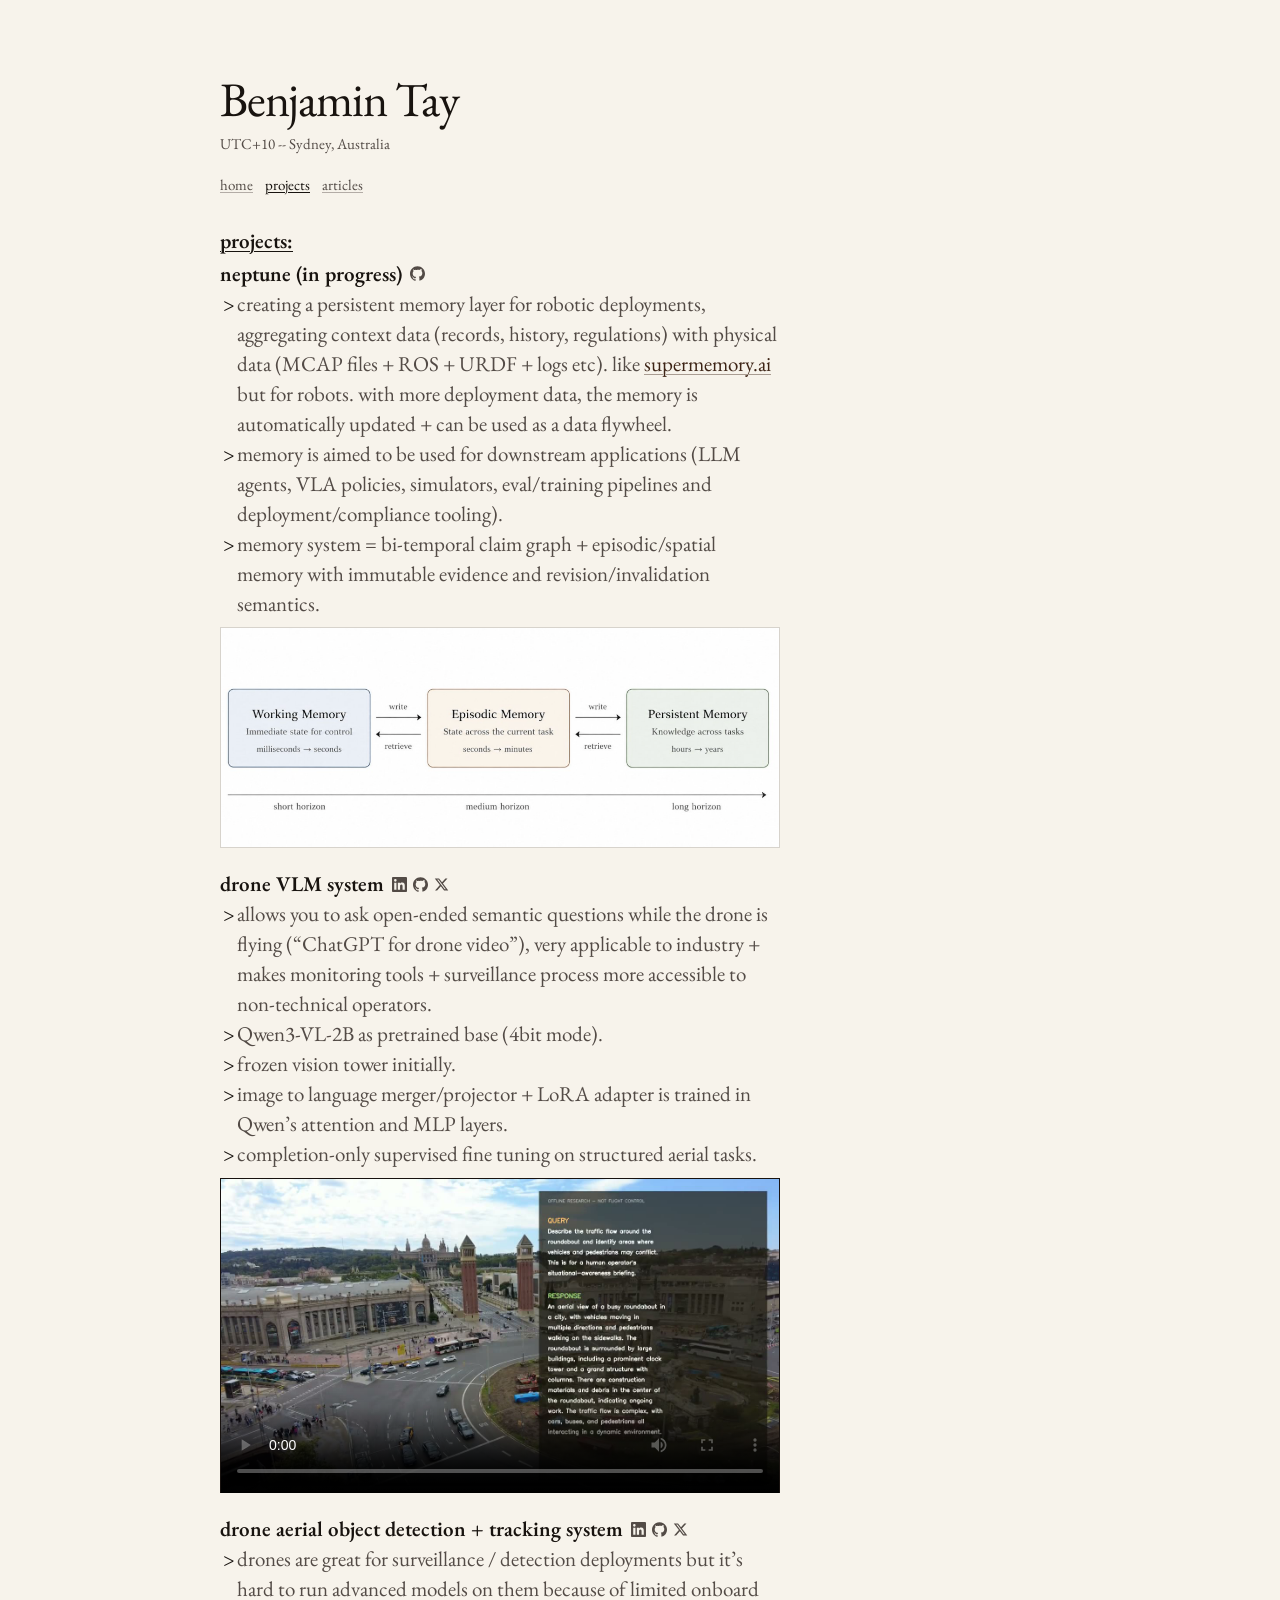
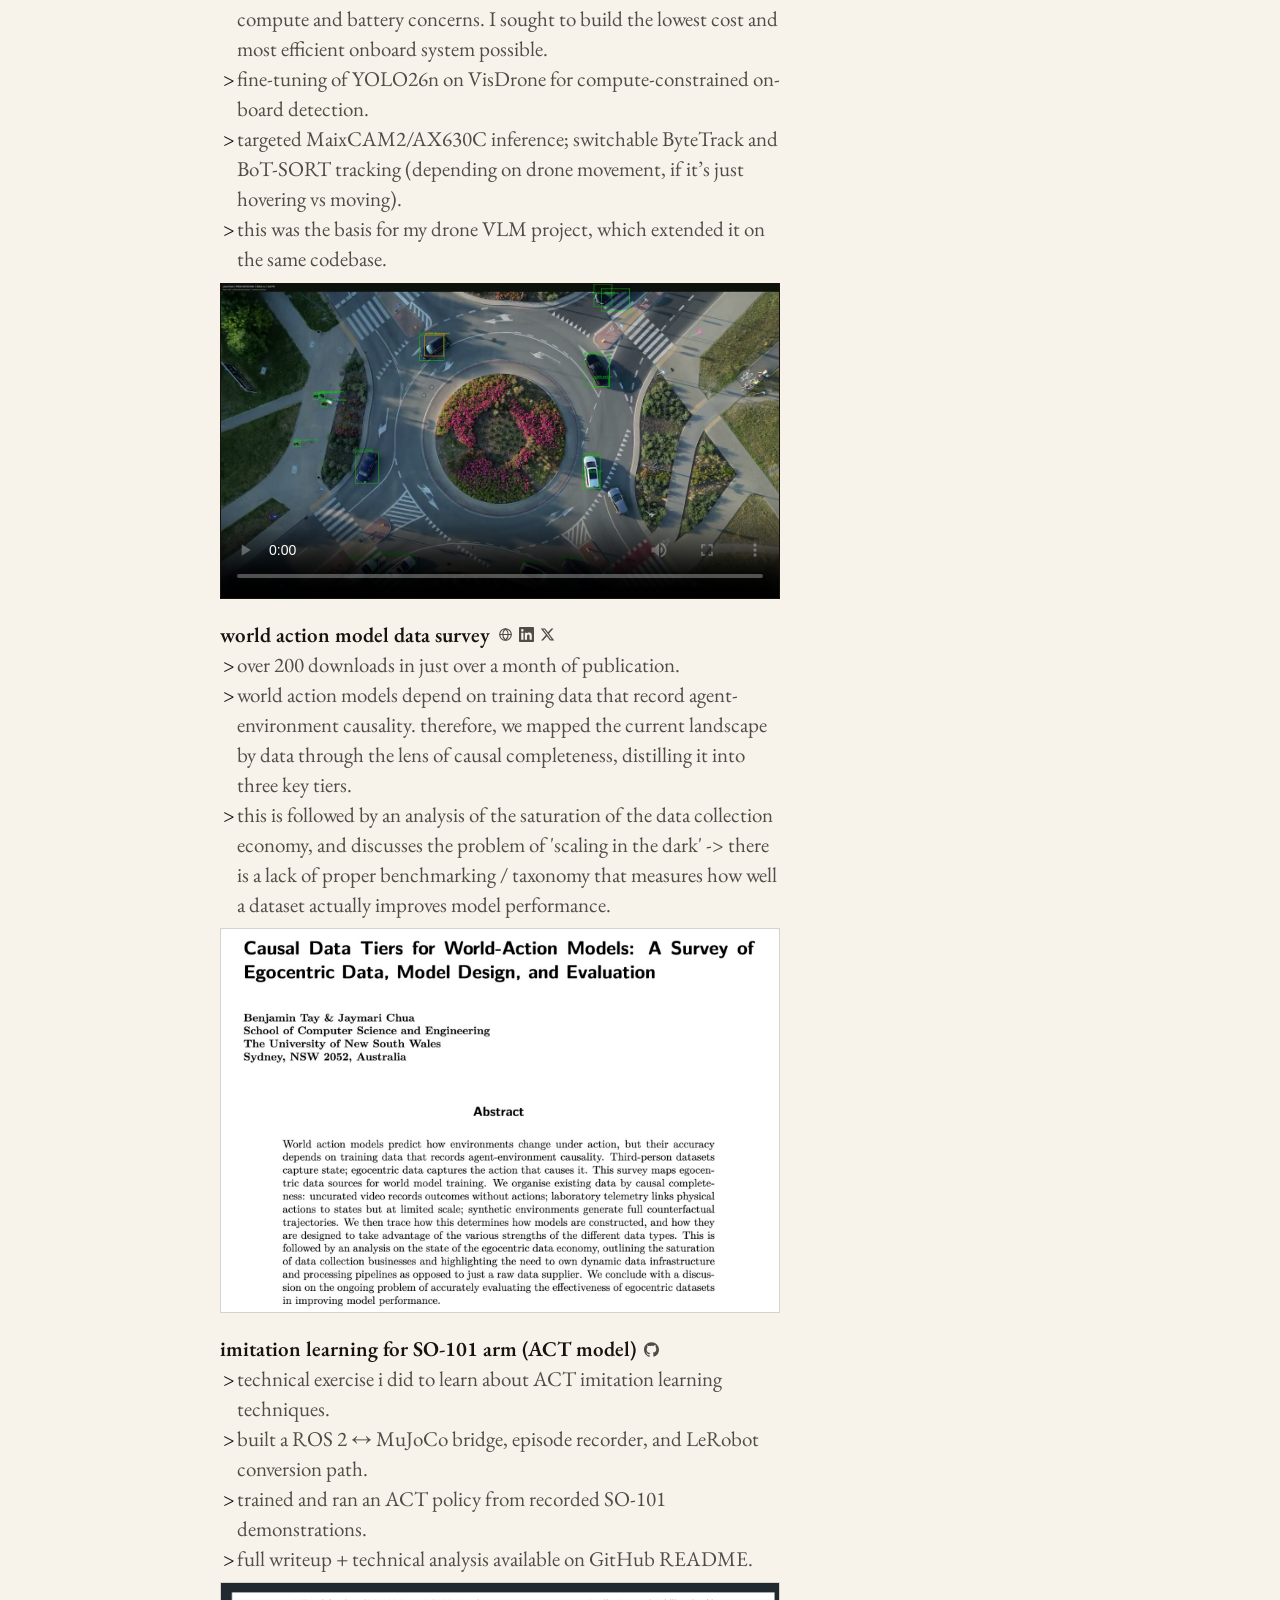
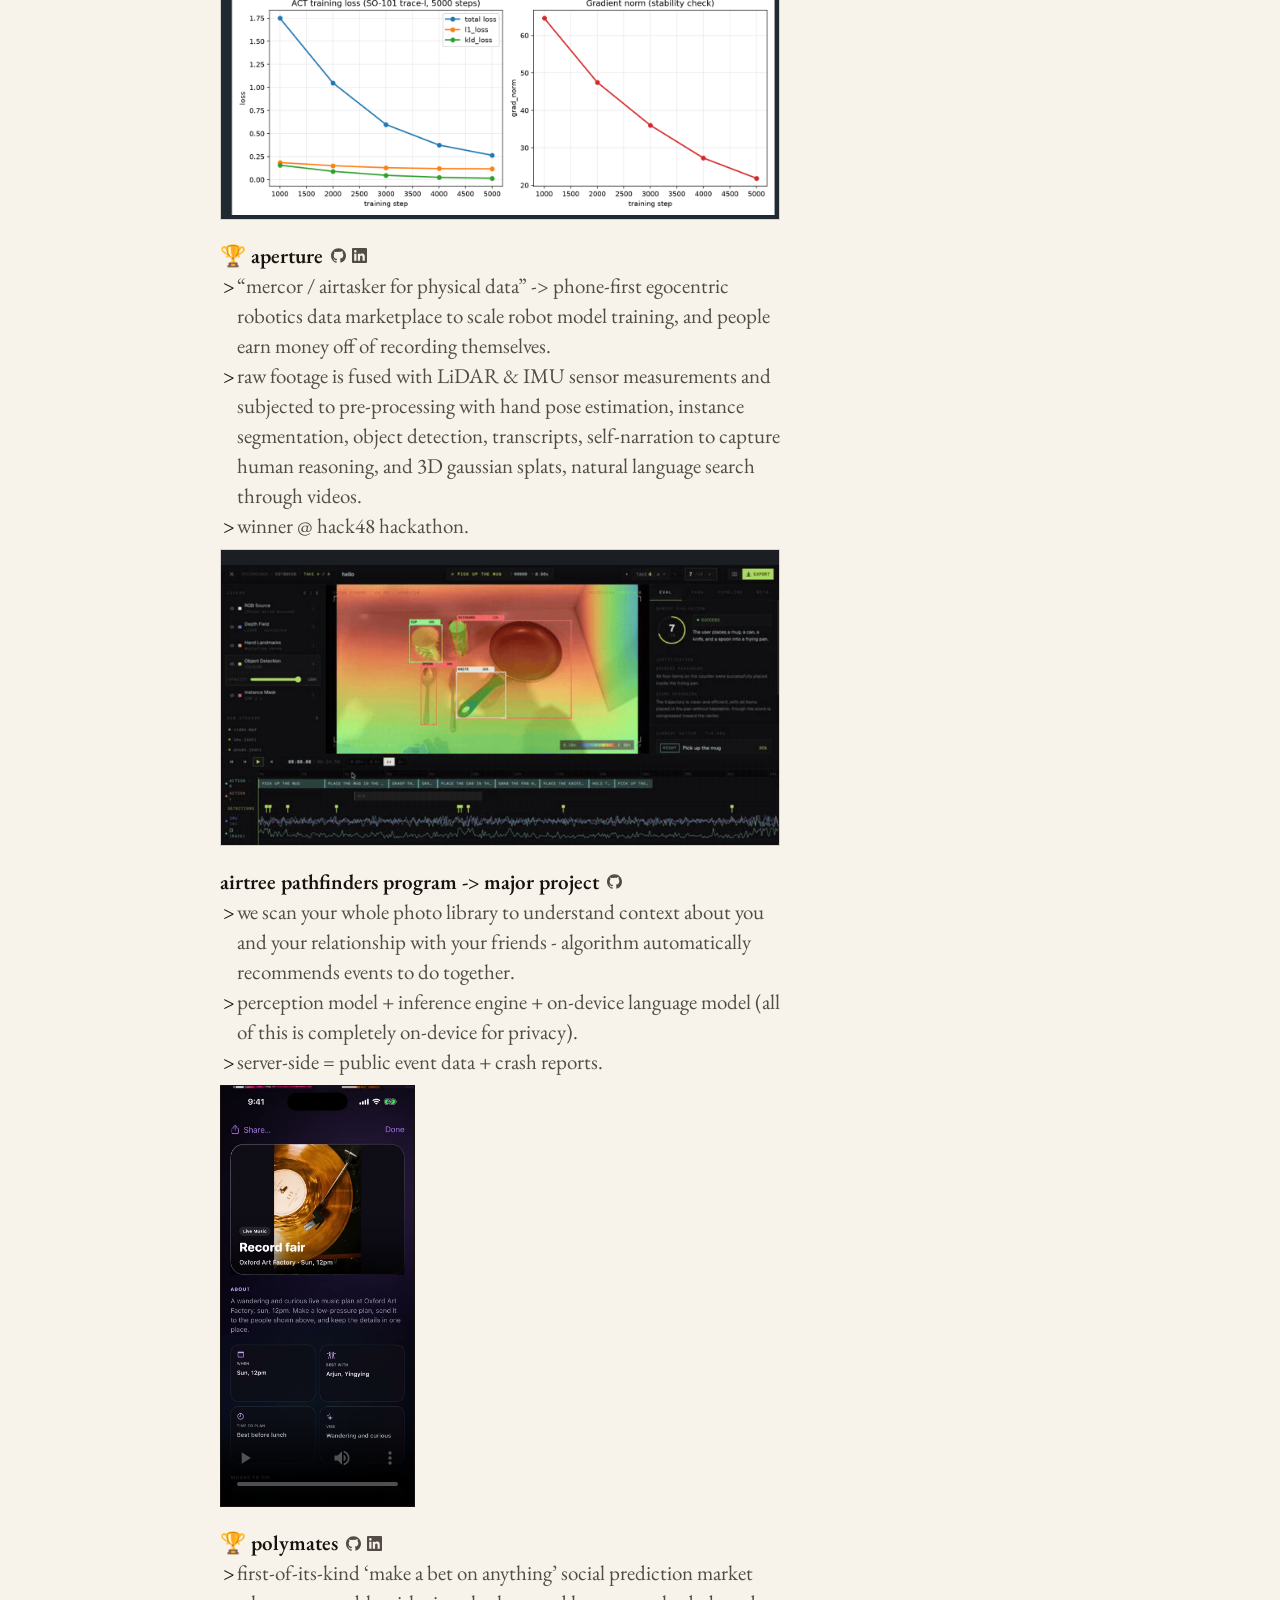
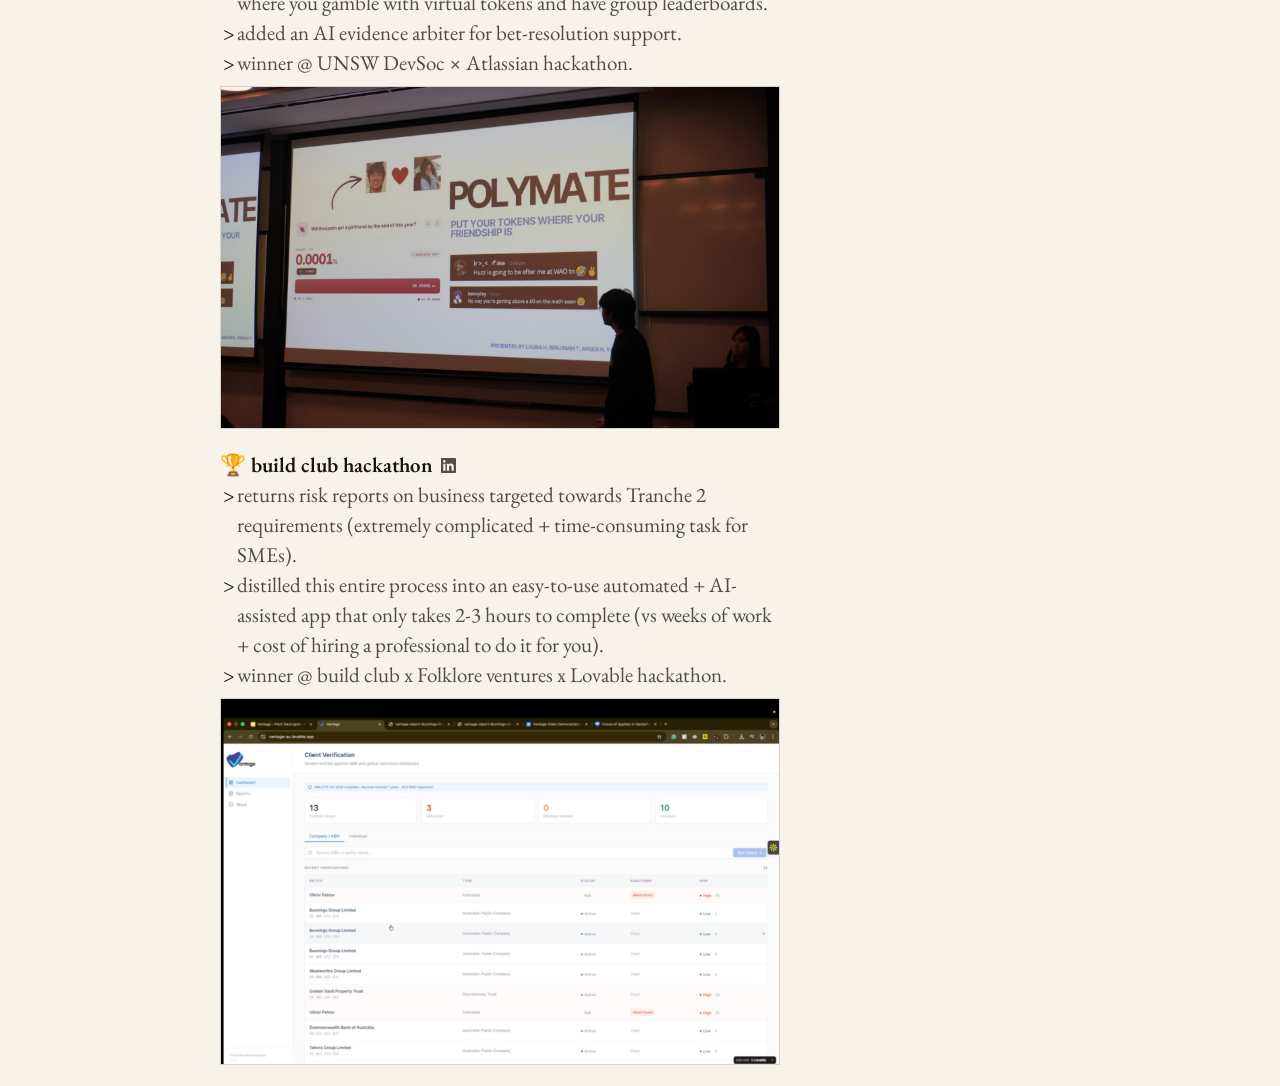
==== projects.html @ ef0a65c0 "Add projects and articles portfolio pages" ====
<!doctype html>
<html lang="en">
<head>
  <meta charset="utf-8">
  <meta name="viewport" content="width=device-width, initial-scale=1">
  <meta name="description" content="Selected technical projects by Benjamin Tay.">
  <title>projects — bennytay</title>
  <link rel="preconnect" href="https://fonts.googleapis.com">
  <link rel="preconnect" href="https://fonts.gstatic.com" crossorigin>
  <link href="https://fonts.googleapis.com/css2?family=EB+Garamond:ital,wght@0,400;0,500;0,600;1,400;1,500&display=swap" rel="stylesheet">
  <link rel="stylesheet" href="styles.css">
</head>
<body>
  <main class="page">
    <header class="site-header">
      <h1 class="site-title"><a class="site-home" href="index.html">Benjamin Tay</a></h1>
      <p class="location">UTC+10 -- Sydney, Australia</p>
      <nav class="page-nav" aria-label="Primary navigation">
        <a href="index.html">home</a>
        <a href="projects.html" aria-current="page">projects</a>
        <a href="articles.html">articles</a>
      </nav>
    </header>

    <section class="projects" aria-labelledby="projects-heading">
      <h2 id="projects-heading">projects:</h2>

      <article class="project">
        <h3 class="project-heading"><span>neptune</span><span class="project-links"><a class="project-link" href="https://github.com/bennytay/neptune" target="_blank" rel="noopener noreferrer" aria-label="Neptune on GitHub"><svg viewBox="0 0 24 24" aria-hidden="true"><path d="M12 .297c-6.63 0-12 5.373-12 12 0 5.303 3.438 9.8 8.205 11.385.6.113.82-.258.82-.577 0-.285-.01-1.04-.015-2.04-3.338.724-4.042-1.61-4.042-1.61-.546-1.387-1.333-1.756-1.333-1.756-1.089-.745.083-.729.083-.729 1.205.084 1.839 1.237 1.839 1.237 1.07 1.834 2.807 1.304 3.492.997.107-.775.418-1.305.762-1.604-2.665-.305-5.467-1.334-5.467-5.931 0-1.311.469-2.381 1.236-3.221-.124-.303-.535-1.524.117-3.176 0 0 1.008-.322 3.301 1.23A11.509 11.509 0 0 1 12 5.803c1.02.005 2.047.138 3.006.404 2.291-1.552 3.297-1.23 3.297-1.23.653 1.653.242 2.874.118 3.176.77.84 1.235 1.911 1.235 3.221 0 4.609-2.807 5.624-5.479 5.921.43.372.823 1.102.823 2.222 0 1.606-.014 2.898-.014 3.293 0 .322.216.694.825.576C20.565 22.092 24 17.592 24 12.297c0-6.627-5.373-12-12-12"/></svg></a></span></h3>
        <ul>
          <li>creating a persistent memory layer for robotic deployments, aggregating context data (records, history, regulations) with physical data (MCAP files + ROS + URDF + logs etc). like <a href="https://supermemory.ai" target="_blank" rel="noopener noreferrer">supermemory.ai</a> but for robots. with more deployment data, the memory is automatically updated + can be used as a data flywheel.</li>
          <li>memory is aimed to be used for downstream applications (LLM agents, VLA policies, simulators, eval/training pipelines and deployment/compliance tooling).</li>
          <li>memory system = bi-temporal claim graph + episodic/spatial memory with immutable evidence and revision/invalidation semantics.</li>
        </ul>
        <figure class="project-image">
          <img src="assets/neptune-memory-architecture.png" alt="Neptune memory architecture connecting working, episodic, and persistent memory across short, medium, and long horizons.">
        </figure>
        <p class="project-status">* still in progress *</p>
      </article>

      <article class="project">
        <h3 class="project-heading"><span>drone VLM system</span><span class="project-links"><a class="project-link" href="https://www.linkedin.com/feed/update/urn:li:activity:7502970041890447360/" target="_blank" rel="noopener noreferrer" aria-label="Drone VLM system on LinkedIn"><svg viewBox="0 0 24 24" aria-hidden="true"><path d="M20.447 20.452h-3.554v-5.569c0-1.328-.027-3.037-1.852-3.037-1.853 0-2.136 1.445-2.136 2.939v5.667H9.351V9h3.414v1.561h.046c.477-.9 1.637-1.85 3.37-1.85 3.601 0 4.267 2.37 4.267 5.455v6.286zM5.337 7.433a2.062 2.062 0 0 1-2.063-2.065 2.064 2.064 0 1 1 2.063 2.065zm1.782 13.019H3.555V9h3.564v11.452zM22.225 0H1.771C.792 0 0 .774 0 1.729v20.542C0 23.227.792 24 1.771 24h20.451C23.2 24 24 23.227 24 22.271V1.729C24 .774 23.2 0 22.225 0z"/></svg></a></span></h3>
        <ul>
          <li>allows you to ask open-ended semantic questions while the drone is flying (“ChatGPT for drone video”), very applicable to industry + makes monitoring tools + surveillance process more accessible to non-technical operators.</li>
          <li>Qwen3-VL-2B as pretrained base (4bit mode).</li>
          <li>frozen vision tower initially.</li>
          <li>image to language merger/projector + LoRA adapter is trained in Qwen’s attention and MLP layers.</li>
          <li>completion-only supervised fine tuning on structured aerial tasks.</li>
        </ul>
        <p class="project-relationship"><a class="project-link" href="https://github.com/bennytay/aero_vlm" target="_blank" rel="noopener noreferrer" aria-label="Shared aero_vlm repository on GitHub"><svg viewBox="0 0 24 24" aria-hidden="true"><path d="M12 .297c-6.63 0-12 5.373-12 12 0 5.303 3.438 9.8 8.205 11.385.6.113.82-.258.82-.577 0-.285-.01-1.04-.015-2.04-3.338.724-4.042-1.61-4.042-1.61-.546-1.387-1.333-1.756-1.333-1.756-1.089-.745.083-.729.083-.729 1.205.084 1.839 1.237 1.839 1.237 1.07 1.834 2.807 1.304 3.492.997.107-.775.418-1.305.762-1.604-2.665-.305-5.467-1.334-5.467-5.931 0-1.311.469-2.381 1.236-3.221-.124-.303-.535-1.524.117-3.176 0 0 1.008-.322 3.301 1.23A11.509 11.509 0 0 1 12 5.803c1.02.005 2.047.138 3.006.404 2.291-1.552 3.297-1.23 3.297-1.23.653 1.653.242 2.874.118 3.176.77.84 1.235 1.911 1.235 3.221 0 4.609-2.807 5.624-5.479 5.921.43.372.823 1.102.823 2.222 0 1.606-.014 2.898-.014 3.293 0 .322.216.694.825.576C20.565 22.092 24 17.592 24 12.297c0-6.627-5.373-12-12-12"/></svg></a> extension of the aerial tracking system below · <a href="https://github.com/bennytay/aero_vlm" target="_blank" rel="noopener noreferrer">shared aero_vlm repository</a></p>
        <video class="project-video" controls preload="metadata" playsinline poster="assets/drone-vlm-system-poster.jpg" aria-label="Drone VLM system demonstration">
          <source src="assets/drone-vlm-system.mp4" type="video/mp4">
        </video>
      </article>

      <article class="project">
        <h3 class="project-heading"><span>drone aerial object detection + tracking system</span><span class="project-links"><a class="project-link" href="https://www.linkedin.com/feed/update/urn:li:activity:7500726740667924480/" target="_blank" rel="noopener noreferrer" aria-label="Drone tracking system on LinkedIn"><svg viewBox="0 0 24 24" aria-hidden="true"><path d="M20.447 20.452h-3.554v-5.569c0-1.328-.027-3.037-1.852-3.037-1.853 0-2.136 1.445-2.136 2.939v5.667H9.351V9h3.414v1.561h.046c.477-.9 1.637-1.85 3.37-1.85 3.601 0 4.267 2.37 4.267 5.455v6.286zM5.337 7.433a2.062 2.062 0 0 1-2.063-2.065 2.064 2.064 0 1 1 2.063 2.065zm1.782 13.019H3.555V9h3.564v11.452zM22.225 0H1.771C.792 0 0 .774 0 1.729v20.542C0 23.227.792 24 1.771 24h20.451C23.2 24 24 23.227 24 22.271V1.729C24 .774 23.2 0 22.225 0z"/></svg></a></span></h3>
        <ul>
          <li>drones are great for surveillance / detection deployments but it’s hard to run advanced models on them because of limited onboard compute and battery concerns. I sought to build the lowest cost and most efficient onboard system possible.</li>
          <li>fine-tuning of YOLO26n on VisDrone for compute-constrained on-board detection.</li>
          <li>targeted MaixCAM2/AX630C inference; switchable ByteTrack and BoT-SORT tracking (depending on drone movement, if it’s just hovering vs moving).</li>
          <li>this was the basis for my drone VLM project, which extended it on the same codebase.</li>
        </ul>
        <p class="project-relationship"><a class="project-link" href="https://github.com/bennytay/aero_vlm" target="_blank" rel="noopener noreferrer" aria-label="Shared aero_vlm repository on GitHub"><svg viewBox="0 0 24 24" aria-hidden="true"><path d="M12 .297c-6.63 0-12 5.373-12 12 0 5.303 3.438 9.8 8.205 11.385.6.113.82-.258.82-.577 0-.285-.01-1.04-.015-2.04-3.338.724-4.042-1.61-4.042-1.61-.546-1.387-1.333-1.756-1.333-1.756-1.089-.745.083-.729.083-.729 1.205.084 1.839 1.237 1.839 1.237 1.07 1.834 2.807 1.304 3.492.997.107-.775.418-1.305.762-1.604-2.665-.305-5.467-1.334-5.467-5.931 0-1.311.469-2.381 1.236-3.221-.124-.303-.535-1.524.117-3.176 0 0 1.008-.322 3.301 1.23A11.509 11.509 0 0 1 12 5.803c1.02.005 2.047.138 3.006.404 2.291-1.552 3.297-1.23 3.297-1.23.653 1.653.242 2.874.118 3.176.77.84 1.235 1.911 1.235 3.221 0 4.609-2.807 5.624-5.479 5.921.43.372.823 1.102.823 2.222 0 1.606-.014 2.898-.014 3.293 0 .322.216.694.825.576C20.565 22.092 24 17.592 24 12.297c0-6.627-5.373-12-12-12"/></svg></a> base system for the VLM extension above · <a href="https://github.com/bennytay/aero_vlm" target="_blank" rel="noopener noreferrer">shared aero_vlm repository</a></p>
        <video class="project-video" controls preload="metadata" playsinline poster="assets/drone-aerial-tracking-poster.jpg" aria-label="Drone aerial object detection and tracking demonstration">
          <source src="assets/drone-aerial-tracking.mp4" type="video/mp4">
        </video>
      </article>

      <article class="project">
        <h3 class="project-heading"><span>world action model data survey</span><span class="project-links"><a class="project-link project-link-web" href="https://engrxiv.org/preprint/view/8158/version/10498" target="_blank" rel="noopener noreferrer" aria-label="World action model survey paper"><svg viewBox="0 0 24 24" aria-hidden="true"><circle cx="12" cy="12" r="9.25"/><path d="M2.75 12h18.5M12 2.75c2.9 2.55 4.37 5.63 4.37 9.25S14.9 18.7 12 21.25C9.1 18.7 7.63 15.62 7.63 12S9.1 5.3 12 2.75Z"/></svg></a><a class="project-link" href="https://www.linkedin.com/feed/update/urn:li:activity:7505475040201744384/" target="_blank" rel="noopener noreferrer" aria-label="World action model survey on LinkedIn"><svg viewBox="0 0 24 24" aria-hidden="true"><path d="M20.447 20.452h-3.554v-5.569c0-1.328-.027-3.037-1.852-3.037-1.853 0-2.136 1.445-2.136 2.939v5.667H9.351V9h3.414v1.561h.046c.477-.9 1.637-1.85 3.37-1.85 3.601 0 4.267 2.37 4.267 5.455v6.286zM5.337 7.433a2.062 2.062 0 0 1-2.063-2.065 2.064 2.064 0 1 1 2.063 2.065zm1.782 13.019H3.555V9h3.564v11.452zM22.225 0H1.771C.792 0 0 .774 0 1.729v20.542C0 23.227.792 24 1.771 24h20.451C23.2 24 24 23.227 24 22.271V1.729C24 .774 23.2 0 22.225 0z"/></svg></a></span></h3>
        <ul>
          <li>over 200 downloads in just over a month of publication.</li>
          <li>world action models depend on training data that record agent-environment causality. therefore, we mapped the current landscape by data through the lens of causal completeness, distilling it into three key tiers.</li>
          <li>this is followed by an analysis of the saturation of the data collection economy, and discusses the problem of 'scaling in the dark' -&gt; there is a lack of proper benchmarking / taxonomy that measures how well a dataset actually improves model performance.</li>
        </ul>
        <figure class="project-image">
          <img src="assets/world-action-model-survey.png" alt="First page of the World-Action Model survey paper by Benjamin Tay and Jaymari Chua.">
        </figure>
      </article>

      <article class="project">
        <h3 class="project-heading"><span>imitation learning for SO-101 arm (ACT model)</span><span class="project-links"><a class="project-link" href="https://github.com/bennytay/imitation_machines_technical" target="_blank" rel="noopener noreferrer" aria-label="Imitation learning project on GitHub"><svg viewBox="0 0 24 24" aria-hidden="true"><path d="M12 .297c-6.63 0-12 5.373-12 12 0 5.303 3.438 9.8 8.205 11.385.6.113.82-.258.82-.577 0-.285-.01-1.04-.015-2.04-3.338.724-4.042-1.61-4.042-1.61-.546-1.387-1.333-1.756-1.333-1.756-1.089-.745.083-.729.083-.729 1.205.084 1.839 1.237 1.839 1.237 1.07 1.834 2.807 1.304 3.492.997.107-.775.418-1.305.762-1.604-2.665-.305-5.467-1.334-5.467-5.931 0-1.311.469-2.381 1.236-3.221-.124-.303-.535-1.524.117-3.176 0 0 1.008-.322 3.301 1.23A11.509 11.509 0 0 1 12 5.803c1.02.005 2.047.138 3.006.404 2.291-1.552 3.297-1.23 3.297-1.23.653 1.653.242 2.874.118 3.176.77.84 1.235 1.911 1.235 3.221 0 4.609-2.807 5.624-5.479 5.921.43.372.823 1.102.823 2.222 0 1.606-.014 2.898-.014 3.293 0 .322.216.694.825.576C20.565 22.092 24 17.592 24 12.297c0-6.627-5.373-12-12-12"/></svg></a></span></h3>
        <ul>
          <li>technical exercise i did to learn about ACT imitation learning techniques.</li>
          <li>built a ROS 2 ↔ MuJoCo bridge, episode recorder, and LeRobot conversion path.</li>
          <li>trained and ran an ACT policy from recorded SO-101 demonstrations.</li>
          <li>full writeup + technical analysis available on GitHub README.</li>
        </ul>
        <figure class="project-image">
          <img src="assets/so101-act-training.png" alt="ACT training loss and gradient-norm curves for the SO-101 trace-I task across 5,000 steps.">
        </figure>
      </article>

      <article class="project">
        <h3 class="project-heading"><span>aperture</span><span class="project-links"><a class="project-link" href="https://github.com/PenTest-duck/Aperture" target="_blank" rel="noopener noreferrer" aria-label="Aperture on GitHub"><svg viewBox="0 0 24 24" aria-hidden="true"><path d="M12 .297c-6.63 0-12 5.373-12 12 0 5.303 3.438 9.8 8.205 11.385.6.113.82-.258.82-.577 0-.285-.01-1.04-.015-2.04-3.338.724-4.042-1.61-4.042-1.61-.546-1.387-1.333-1.756-1.333-1.756-1.089-.745.083-.729.083-.729 1.205.084 1.839 1.237 1.839 1.237 1.07 1.834 2.807 1.304 3.492.997.107-.775.418-1.305.762-1.604-2.665-.305-5.467-1.334-5.467-5.931 0-1.311.469-2.381 1.236-3.221-.124-.303-.535-1.524.117-3.176 0 0 1.008-.322 3.301 1.23A11.509 11.509 0 0 1 12 5.803c1.02.005 2.047.138 3.006.404 2.291-1.552 3.297-1.23 3.297-1.23.653 1.653.242 2.874.118 3.176.77.84 1.235 1.911 1.235 3.221 0 4.609-2.807 5.624-5.479 5.921.43.372.823 1.102.823 2.222 0 1.606-.014 2.898-.014 3.293 0 .322.216.694.825.576C20.565 22.092 24 17.592 24 12.297c0-6.627-5.373-12-12-12"/></svg></a><a class="project-link" href="https://www.linkedin.com/posts/chris-yoo_we-won-hack48-by-scaling-physical-data-ugcPost-7464624704323014656--o9l/" target="_blank" rel="noopener noreferrer" aria-label="Aperture on LinkedIn"><svg viewBox="0 0 24 24" aria-hidden="true"><path d="M20.447 20.452h-3.554v-5.569c0-1.328-.027-3.037-1.852-3.037-1.853 0-2.136 1.445-2.136 2.939v5.667H9.351V9h3.414v1.561h.046c.477-.9 1.637-1.85 3.37-1.85 3.601 0 4.267 2.37 4.267 5.455v6.286zM5.337 7.433a2.062 2.062 0 0 1-2.063-2.065 2.064 2.064 0 1 1 2.063 2.065zm1.782 13.019H3.555V9h3.564v11.452zM22.225 0H1.771C.792 0 0 .774 0 1.729v20.542C0 23.227.792 24 1.771 24h20.451C23.2 24 24 23.227 24 22.271V1.729C24 .774 23.2 0 22.225 0z"/></svg></a></span></h3>
        <ul>
          <li>“mercor / airtasker for physical data” -&gt; phone-first egocentric robotics data marketplace to scale robot model training, and people earn money off of recording themselves.</li>
          <li>raw footage is fused with LiDAR &amp; IMU sensor measurements and subjected to pre-processing with hand pose estimation, instance segmentation, object detection, transcripts, self-narration to capture human reasoning, and 3D gaussian splats, natural language search through videos.</li>
          <li>winner @ hack48 hackathon.</li>
        </ul>
        <figure class="project-image">
          <img src="assets/aperture.png" alt="Aperture interface showing RGB video, hand landmarks, object detections, action segments, and evaluation traces.">
        </figure>
      </article>

      <article class="project">
        <h3 class="project-heading"><span>airtree pathfinders program -&gt; major project</span><span class="project-links"><a class="project-link" href="https://github.com/bennytay/pathfinders" target="_blank" rel="noopener noreferrer" aria-label="Airtree Pathfinders on GitHub"><svg viewBox="0 0 24 24" aria-hidden="true"><path d="M12 .297c-6.63 0-12 5.373-12 12 0 5.303 3.438 9.8 8.205 11.385.6.113.82-.258.82-.577 0-.285-.01-1.04-.015-2.04-3.338.724-4.042-1.61-4.042-1.61-.546-1.387-1.333-1.756-1.333-1.756-1.089-.745.083-.729.083-.729 1.205.084 1.839 1.237 1.839 1.237 1.07 1.834 2.807 1.304 3.492.997.107-.775.418-1.305.762-1.604-2.665-.305-5.467-1.334-5.467-5.931 0-1.311.469-2.381 1.236-3.221-.124-.303-.535-1.524.117-3.176 0 0 1.008-.322 3.301 1.23A11.509 11.509 0 0 1 12 5.803c1.02.005 2.047.138 3.006.404 2.291-1.552 3.297-1.23 3.297-1.23.653 1.653.242 2.874.118 3.176.77.84 1.235 1.911 1.235 3.221 0 4.609-2.807 5.624-5.479 5.921.43.372.823 1.102.823 2.222 0 1.606-.014 2.898-.014 3.293 0 .322.216.694.825.576C20.565 22.092 24 17.592 24 12.297c0-6.627-5.373-12-12-12"/></svg></a></span></h3>
        <ul>
          <li>we scan your whole photo library to understand context about you and your relationship with your friends - algorithm automatically recommends events to do together.</li>
          <li>perception model + inference engine + on-device language model (all of this is completely on-device for privacy).</li>
          <li>server-side = public event data + crash reports.</li>
        </ul>
        <video class="project-video project-video-portrait" controls preload="metadata" playsinline poster="assets/airtree-pathfinders-poster.jpg" aria-label="Airtree Pathfinders iOS demonstration">
          <source src="assets/airtree-pathfinders.mp4" type="video/mp4">
        </video>
      </article>

      <article class="project">
        <h3 class="project-heading"><span>polymates</span><span class="project-links"><a class="project-link" href="https://github.com/YamacYurtsever/Polymates" target="_blank" rel="noopener noreferrer" aria-label="Polymates on GitHub"><svg viewBox="0 0 24 24" aria-hidden="true"><path d="M12 .297c-6.63 0-12 5.373-12 12 0 5.303 3.438 9.8 8.205 11.385.6.113.82-.258.82-.577 0-.285-.01-1.04-.015-2.04-3.338.724-4.042-1.61-4.042-1.61-.546-1.387-1.333-1.756-1.333-1.756-1.089-.745.083-.729.083-.729 1.205.084 1.839 1.237 1.839 1.237 1.07 1.834 2.807 1.304 3.492.997.107-.775.418-1.305.762-1.604-2.665-.305-5.467-1.334-5.467-5.931 0-1.311.469-2.381 1.236-3.221-.124-.303-.535-1.524.117-3.176 0 0 1.008-.322 3.301 1.23A11.509 11.509 0 0 1 12 5.803c1.02.005 2.047.138 3.006.404 2.291-1.552 3.297-1.23 3.297-1.23.653 1.653.242 2.874.118 3.176.77.84 1.235 1.911 1.235 3.221 0 4.609-2.807 5.624-5.479 5.921.43.372.823 1.102.823 2.222 0 1.606-.014 2.898-.014 3.293 0 .322.216.694.825.576C20.565 22.092 24 17.592 24 12.297c0-6.627-5.373-12-12-12"/></svg></a><a class="project-link" href="https://www.linkedin.com/posts/benjamintay07_my-friends-have-voted-that-theres-a-00001-ugcPost-7464608392968409088-lAAg/" target="_blank" rel="noopener noreferrer" aria-label="Polymates on LinkedIn"><svg viewBox="0 0 24 24" aria-hidden="true"><path d="M20.447 20.452h-3.554v-5.569c0-1.328-.027-3.037-1.852-3.037-1.853 0-2.136 1.445-2.136 2.939v5.667H9.351V9h3.414v1.561h.046c.477-.9 1.637-1.85 3.37-1.85 3.601 0 4.267 2.37 4.267 5.455v6.286zM5.337 7.433a2.062 2.062 0 0 1-2.063-2.065 2.064 2.064 0 1 1 2.063 2.065zm1.782 13.019H3.555V9h3.564v11.452zM22.225 0H1.771C.792 0 0 .774 0 1.729v20.542C0 23.227.792 24 1.771 24h20.451C23.2 24 24 23.227 24 22.271V1.729C24 .774 23.2 0 22.225 0z"/></svg></a></span></h3>
        <ul>
          <li>first-of-its-kind ‘make a bet on anything’ social prediction market where you gamble with virtual tokens and have group leaderboards.</li>
          <li>added an AI evidence arbiter for bet-resolution support.</li>
          <li>winner @ UNSW DevSoc × Atlassian hackathon.</li>
        </ul>
        <figure class="project-image">
          <img src="assets/polymates.png" alt="Polymates presentation slide projected at the UNSW DevSoc and Atlassian hackathon.">
        </figure>
      </article>

      <article class="project">
        <h3 class="project-heading"><span>build club hackathon</span><span class="project-links"><a class="project-link" href="https://www.linkedin.com/feed/update/urn:li:activity:7452551533323325440/" target="_blank" rel="noopener noreferrer" aria-label="Build Club hackathon on LinkedIn"><svg viewBox="0 0 24 24" aria-hidden="true"><path d="M20.447 20.452h-3.554v-5.569c0-1.328-.027-3.037-1.852-3.037-1.853 0-2.136 1.445-2.136 2.939v5.667H9.351V9h3.414v1.561h.046c.477-.9 1.637-1.85 3.37-1.85 3.601 0 4.267 2.37 4.267 5.455v6.286zM5.337 7.433a2.062 2.062 0 0 1-2.063-2.065 2.064 2.064 0 1 1 2.063 2.065zm1.782 13.019H3.555V9h3.564v11.452zM22.225 0H1.771C.792 0 0 .774 0 1.729v20.542C0 23.227.792 24 1.771 24h20.451C23.2 24 24 23.227 24 22.271V1.729C24 .774 23.2 0 22.225 0z"/></svg></a></span></h3>
        <ul>
          <li>returns risk reports on business targeted towards Tranche 2 requirements (extremely complicated + time-consuming task for SMEs).</li>
          <li>distilled this entire process into an easy-to-use automated + AI-assisted app that only takes 2-3 hours to complete (vs weeks of work + cost of hiring a professional to do it for you).</li>
          <li>winner @ build club x Folklore ventures x Lovable hackathon.</li>
        </ul>
        <figure class="project-image">
          <img src="assets/build-club.png" alt="Build Club project dashboard showing client verification and risk-screening results.">
        </figure>
      </article>
    </section>
  </main>
  <script>
    document.querySelectorAll('.project-relationship').forEach((relationship) => {
      const project = relationship.closest('.project');
      const links = project.querySelector('.project-heading .project-links');
      const github = relationship.querySelector('.project-link');

      if (links && github) {
        links.append(github);
      }

      relationship.remove();
    });

    const status = document.querySelector('.project-status');
    if (status) {
      const title = status.closest('.project').querySelector('.project-heading > span:first-child');
      title.textContent += ' (in progress)';
      status.remove();
    }

    const winners = new Set(['aperture', 'polymates', 'build club hackathon']);
    document.querySelectorAll('.project-heading > span:first-child').forEach((title) => {
      if (winners.has(title.textContent.trim())) {
        title.textContent = `🏆 ${title.textContent}`;
      }
    });

    const addXEvidence = (projectName, url) => {
      const title = [...document.querySelectorAll('.project-heading > span:first-child')]
        .find((element) => element.textContent.trim() === projectName);
      const links = title?.parentElement.querySelector('.project-links');

      if (!links) return;

      const link = document.createElement('a');
      link.className = 'project-link';
      link.href = url;
      link.target = '_blank';
      link.rel = 'noopener noreferrer';
      link.setAttribute('aria-label', `${projectName} on X`);
      link.innerHTML = '<svg viewBox="0 0 24 24" aria-hidden="true"><path d="M18.244 2.25h3.308l-7.227 8.26 8.502 11.24h-6.66l-5.214-6.817L4.99 21.75H1.68l7.73-8.835L1.254 2.25H8.08l4.713 6.231 5.45-6.231Zm-1.161 17.52h1.833L7.084 4.126H5.117L17.083 19.77Z"/></svg>';
      links.append(link);
    };

    addXEvidence('drone VLM system', 'https://x.com/bennytay07/status/2097221204251976143');
    addXEvidence('drone aerial object detection + tracking system', 'https://x.com/bennytay07/status/2094953460168831120');
    addXEvidence('world action model data survey', 'https://x.com/bennytay07/status/2099703795353837862');
  </script>
</body>
</html>
---- styles.css ----
:root {
  --page-background: oklch(0.965 0.012 83);
  --ink: oklch(0.19 0.012 58);
  --muted-ink: oklch(0.42 0.014 58);
  --link-ink: oklch(0.29 0.045 50);
  --selection: oklch(0.85 0.045 82);

  --font-body: "EB Garamond", Garamond, "Times New Roman", serif;
  --page-width: min(55vw, 680px);
  --page-offset: 12.5vw;
  --page-padding-block: 5rem 4rem;
  --page-padding-inline: 0;
  --body-size: 1.4rem;
  --body-leading: 2rem;
  --content-gap: 1.4rem;
  --footer-spacing: 1.5rem;
  --social-icon-size: 1.45rem;
  --social-gap: 0.78rem;
}

* {
  box-sizing: border-box;
}

html {
  font-size: 15px;
  background: var(--page-background);
}

body {
  min-width: 20rem;
  margin: 0;
  background: var(--page-background);
  color: var(--ink);
  font-family: var(--font-body);
  font-size: var(--body-size);
  font-weight: 400;
  line-height: var(--body-leading);
  text-rendering: optimizeLegibility;
  -webkit-font-smoothing: antialiased;
}

::selection {
  background: var(--selection);
}

a {
  color: var(--link-ink);
  text-decoration: underline;
  text-decoration-color: color-mix(in oklch, currentColor 42%, transparent);
  text-decoration-thickness: 0.055em;
  text-underline-offset: 0.16em;
}

a:hover {
  text-decoration-color: currentColor;
}

a:focus-visible {
  outline: 2px solid var(--link-ink);
  outline-offset: 0.16em;
}

.page {
  width: var(--page-width);
  margin: 0 0 0 var(--page-offset);
  padding: var(--page-padding-block) var(--page-padding-inline);
  display: flex;
  flex-direction: column;
  min-height: 100svh;
}

.site-title {
  color: var(--ink);
  font-weight: 400;
  font-size: 3.2rem;
  letter-spacing: -0.025em;
  line-height: 1;
  margin: 0 0 0.75rem;
}

.location {
  margin: 0 0 var(--content-gap);
  color: var(--muted-ink);
  font-size: 1rem;
  line-height: 1.3;
}

.page-nav {
  display: flex;
  gap: 0.8rem;
  margin: 0 0 calc(var(--content-gap) * 1.5);
  font-size: 1rem;
  line-height: 1.3;
}

.page-nav a {
  color: var(--muted-ink);
}

.page-nav a[aria-current="page"] {
  color: var(--ink);
  text-decoration-color: currentColor;
}

.site-home {
  color: inherit;
  text-decoration: none;
}

.social-nav {
  display: flex;
  align-items: center;
  gap: var(--social-gap);
}

.social-link {
  display: inline-flex;
  width: var(--social-icon-size);
  height: var(--social-icon-size);
  color: var(--muted-ink);
  text-decoration: none;
  transition: color 150ms ease-out;
}

.social-link:hover {
  color: var(--link-ink);
}

.social-link svg {
  width: 100%;
  height: 100%;
  fill: currentColor;
}

.email-link svg {
  fill: none;
  stroke: currentColor;
  stroke-linecap: round;
  stroke-linejoin: round;
  stroke-width: 1.8;
}

.site-footer {
  margin-top: 2rem;
  padding-top: 1rem;
  border-top: 1px solid color-mix(in oklch, var(--ink) 14%, transparent);
}

.introduction {
  margin: 0;
}

p {
  margin-top: 0;
}

.introduction p {
  margin: 0 0 var(--content-gap);
  font-size: var(--body-size);
  line-height: var(--body-leading);
}

.introduction p:last-child {
  margin-bottom: 0;
}

.introduction + .introduction {
  margin-top: var(--content-gap);
}

.reading-list h2 {
  margin: 0 0 0.2rem;
  color: var(--ink);
  font-size: var(--body-size);
  font-weight: 600;
  line-height: var(--body-leading);
  text-decoration: underline;
  text-decoration-thickness: 0.06em;
  text-underline-offset: 0.12em;
}

.reading-list ul {
  max-width: 100%;
  margin: 0;
  padding: 0;
  list-style: none;
}

.reading-list li {
  display: flex;
  gap: 0.45ch;
  color: var(--muted-ink);
  font-size: var(--body-size);
  line-height: var(--body-leading);
}

.reading-list li::before {
  content: ">";
  color: var(--ink);
}

.reading-list cite {
  color: var(--ink);
  font-style: normal;
}

.projects {
  margin: 0;
}

.projects h2,
.project h3 {
  margin: 0;
  color: var(--ink);
  font-size: var(--body-size);
  font-weight: 600;
  line-height: var(--body-leading);
}

.projects h2 {
  margin-bottom: 0.2rem;
  text-decoration: underline;
  text-decoration-thickness: 0.06em;
  text-underline-offset: 0.12em;
}

.project {
  margin: 0 0 var(--content-gap);
}

.project ul {
  margin: 0;
  padding-left: 1rem;
  list-style: none;
}

.project li {
  display: list-item;
  padding-left: 0.2ch;
  color: var(--muted-ink);
  font-size: var(--body-size);
  line-height: var(--body-leading);
}

.project li::marker {
  content: ">";
  color: var(--ink);
}

.project-heading {
  display: flex;
  align-items: center;
  flex-wrap: wrap;
  column-gap: 0.55rem;
}

.project-links {
  display: inline-flex;
  align-items: center;
  gap: 0.38rem;
}

.project-link {
  display: inline-flex;
  width: 1rem;
  height: 1rem;
  color: var(--muted-ink);
  text-decoration: none;
  transition: color 150ms ease-out;
}

.project-link:hover {
  color: var(--link-ink);
}

.project-link svg {
  width: 100%;
  height: 100%;
  fill: currentColor;
}

.project-link-web svg {
  fill: none;
  stroke: currentColor;
  stroke-width: 1.8;
  stroke-linecap: round;
  stroke-linejoin: round;
}

.project-image {
  margin: 0.55rem 0 0;
}

.project-image img {
  display: block;
  width: 100%;
  height: auto;
  border: 1px solid color-mix(in oklch, var(--ink) 14%, transparent);
}

.project-video {
  display: block;
  width: 100%;
  height: auto;
  margin: 0.55rem 0 0;
  border: 1px solid color-mix(in oklch, var(--ink) 14%, transparent);
  background: var(--ink);
}

.project-video-portrait {
  width: min(100%, 13rem);
}

.project-relationship {
  margin: 0.35rem 0 0;
  color: var(--muted-ink);
  font-size: 1rem;
  line-height: 1.3;
}

.project-relationship .project-link {
  margin-right: 0.28rem;
  vertical-align: -0.1em;
}

.project-status {
  margin: 0.35rem 0 0;
  color: var(--muted-ink);
  font-size: 1rem;
  font-style: italic;
  line-height: 1.3;
}

.x-embed {
  display: block;
  width: 100%;
  height: 240px;
  margin: 0.3rem 0 0;
  border: 0;
}

@media (max-width: 900px) {
  :root {
    --page-width: auto;
    --page-offset: 0;
    --page-padding-block: 4rem 3rem;
    --page-padding-inline: 1.5rem;
  }

  .page {
    width: var(--page-width);
    margin-left: var(--page-offset);
  }

  .site-title {
    font-size: 2.7rem;
  }
}

@media (prefers-reduced-motion: reduce) {
  *,
  *::before,
  *::after {
    scroll-behavior: auto !important;
  }
}
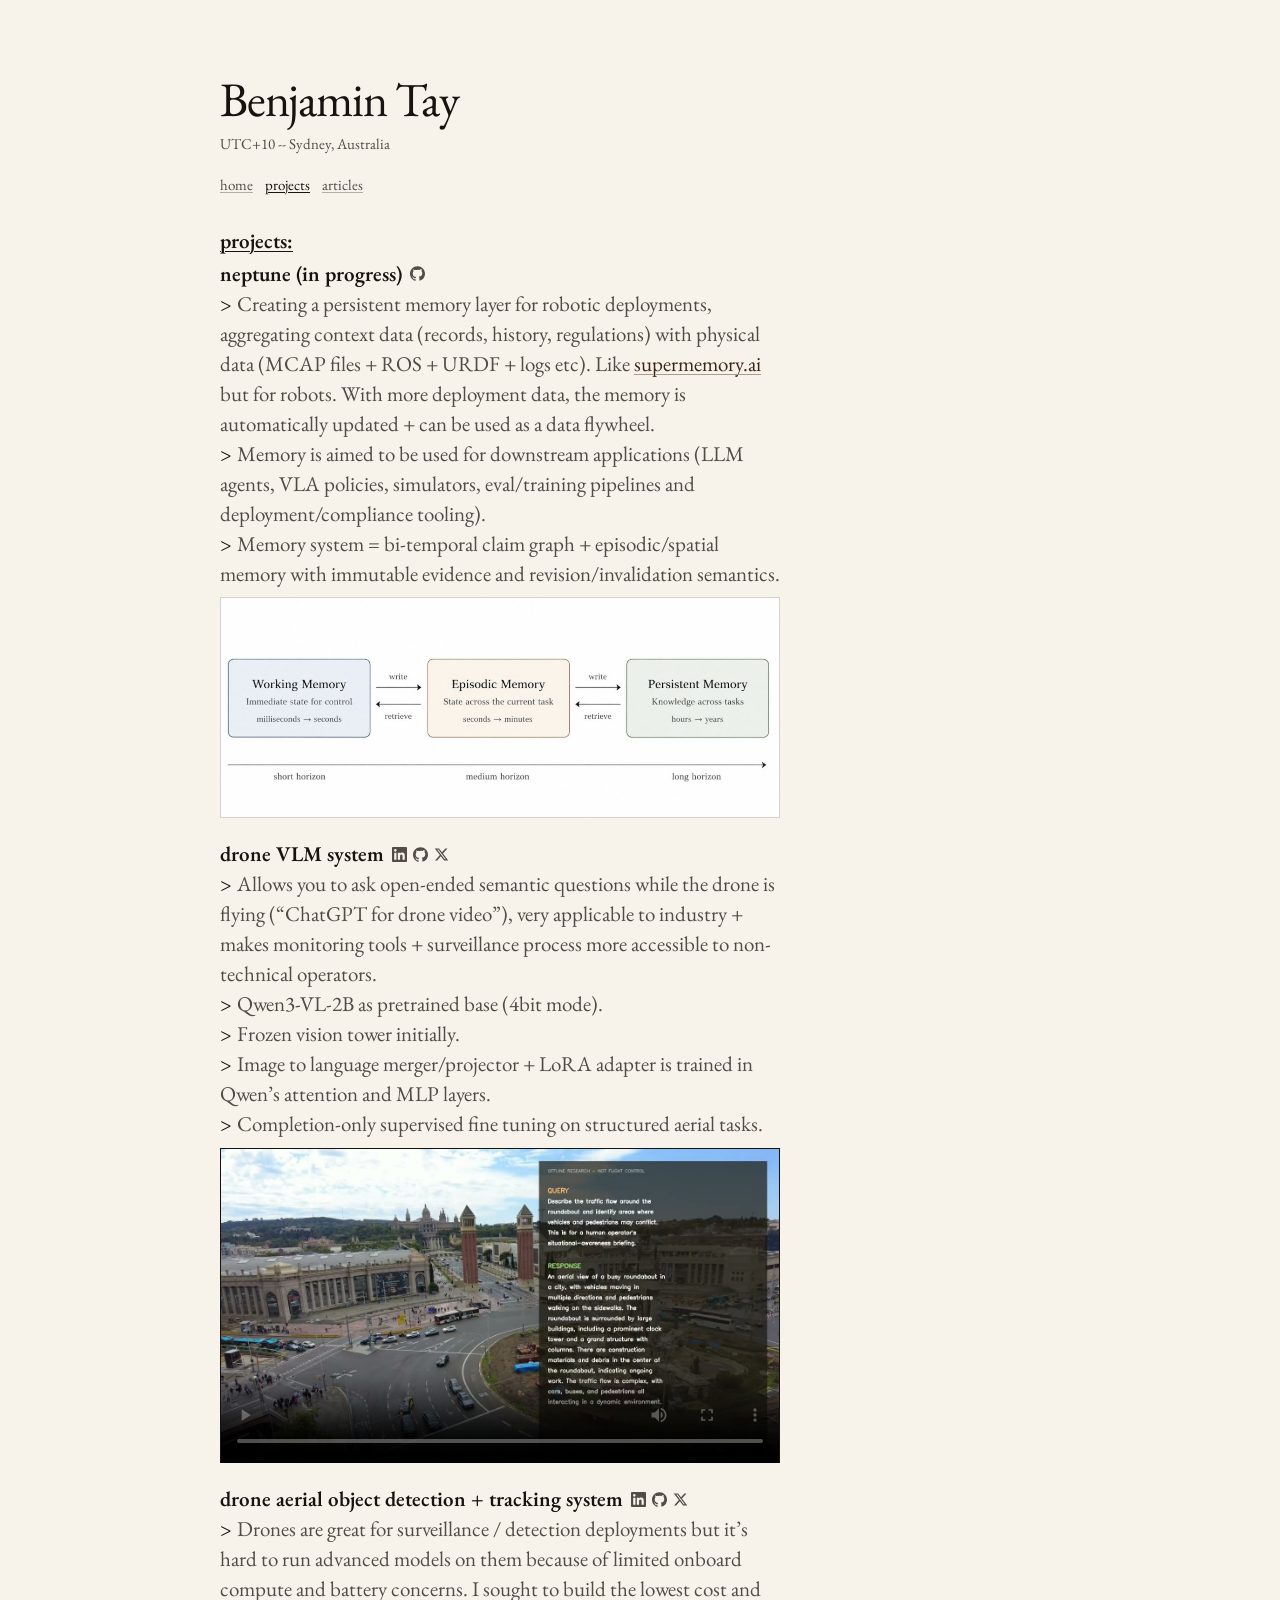
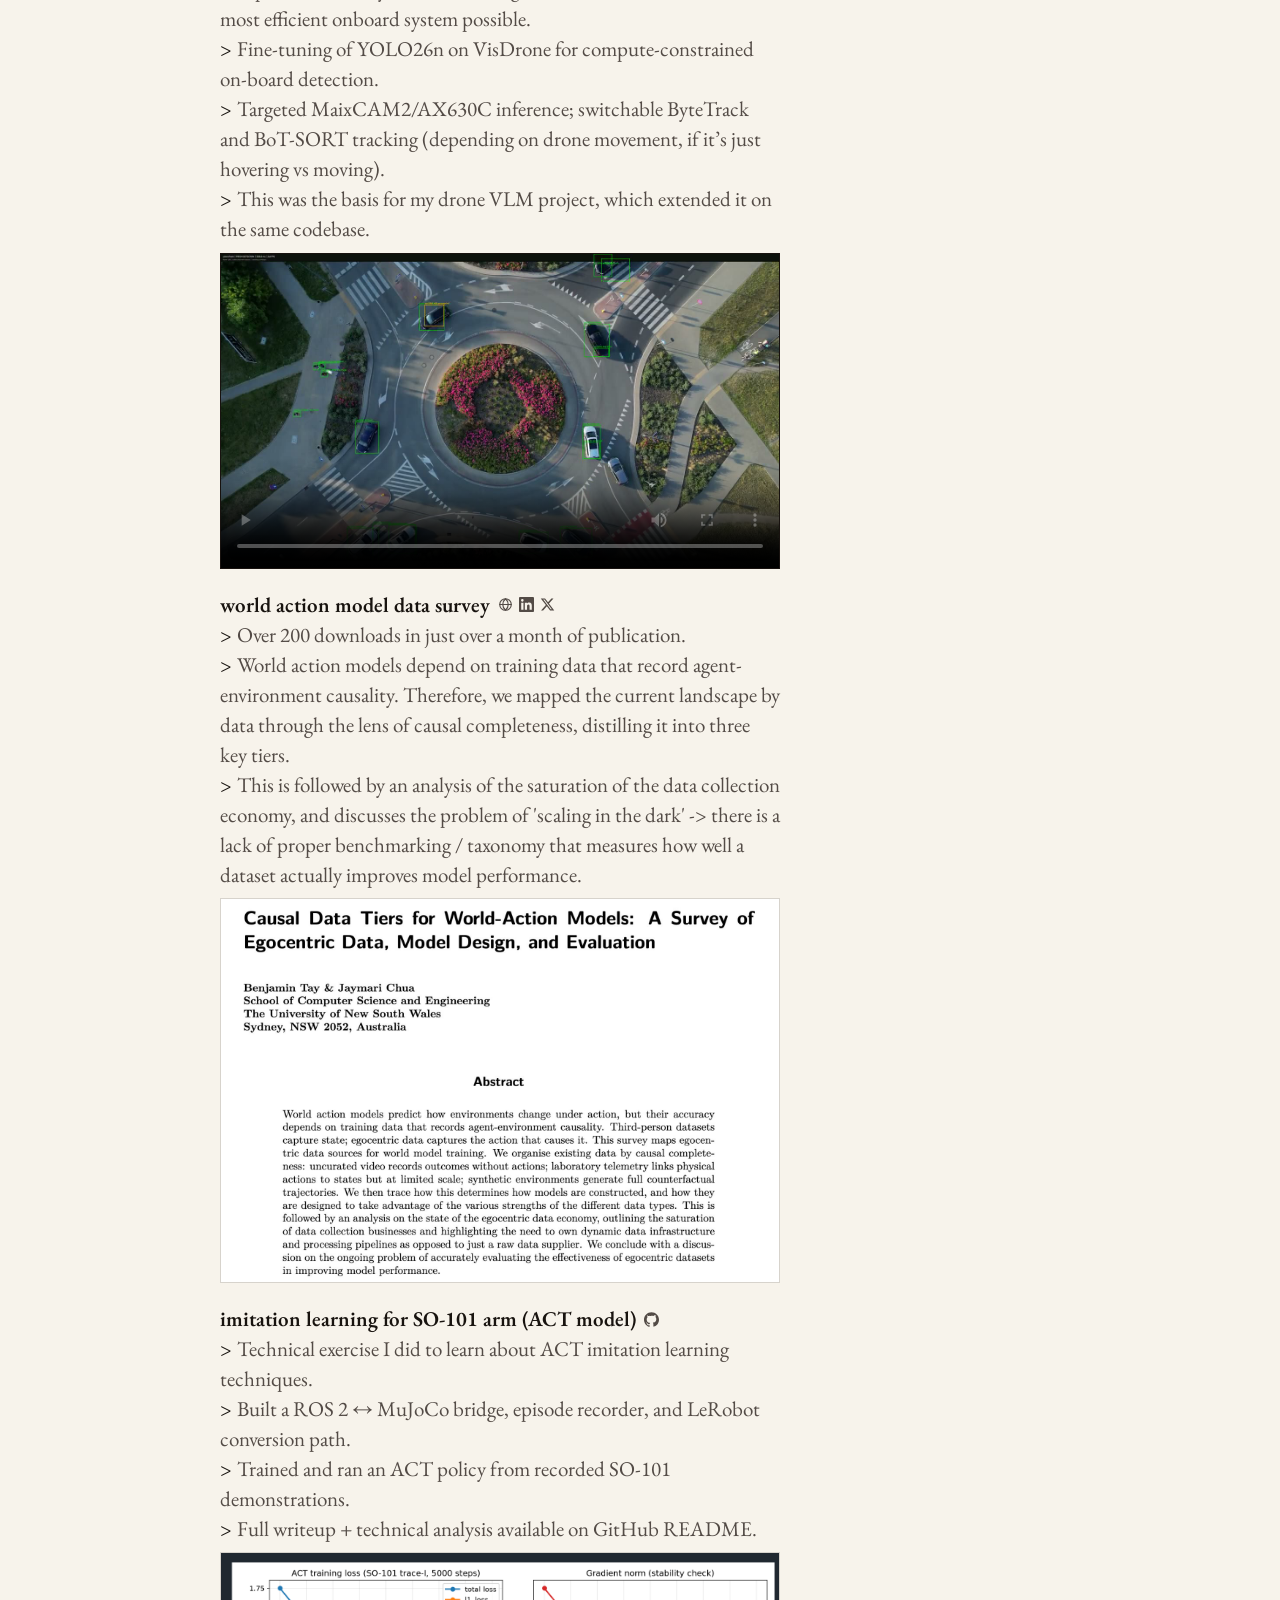
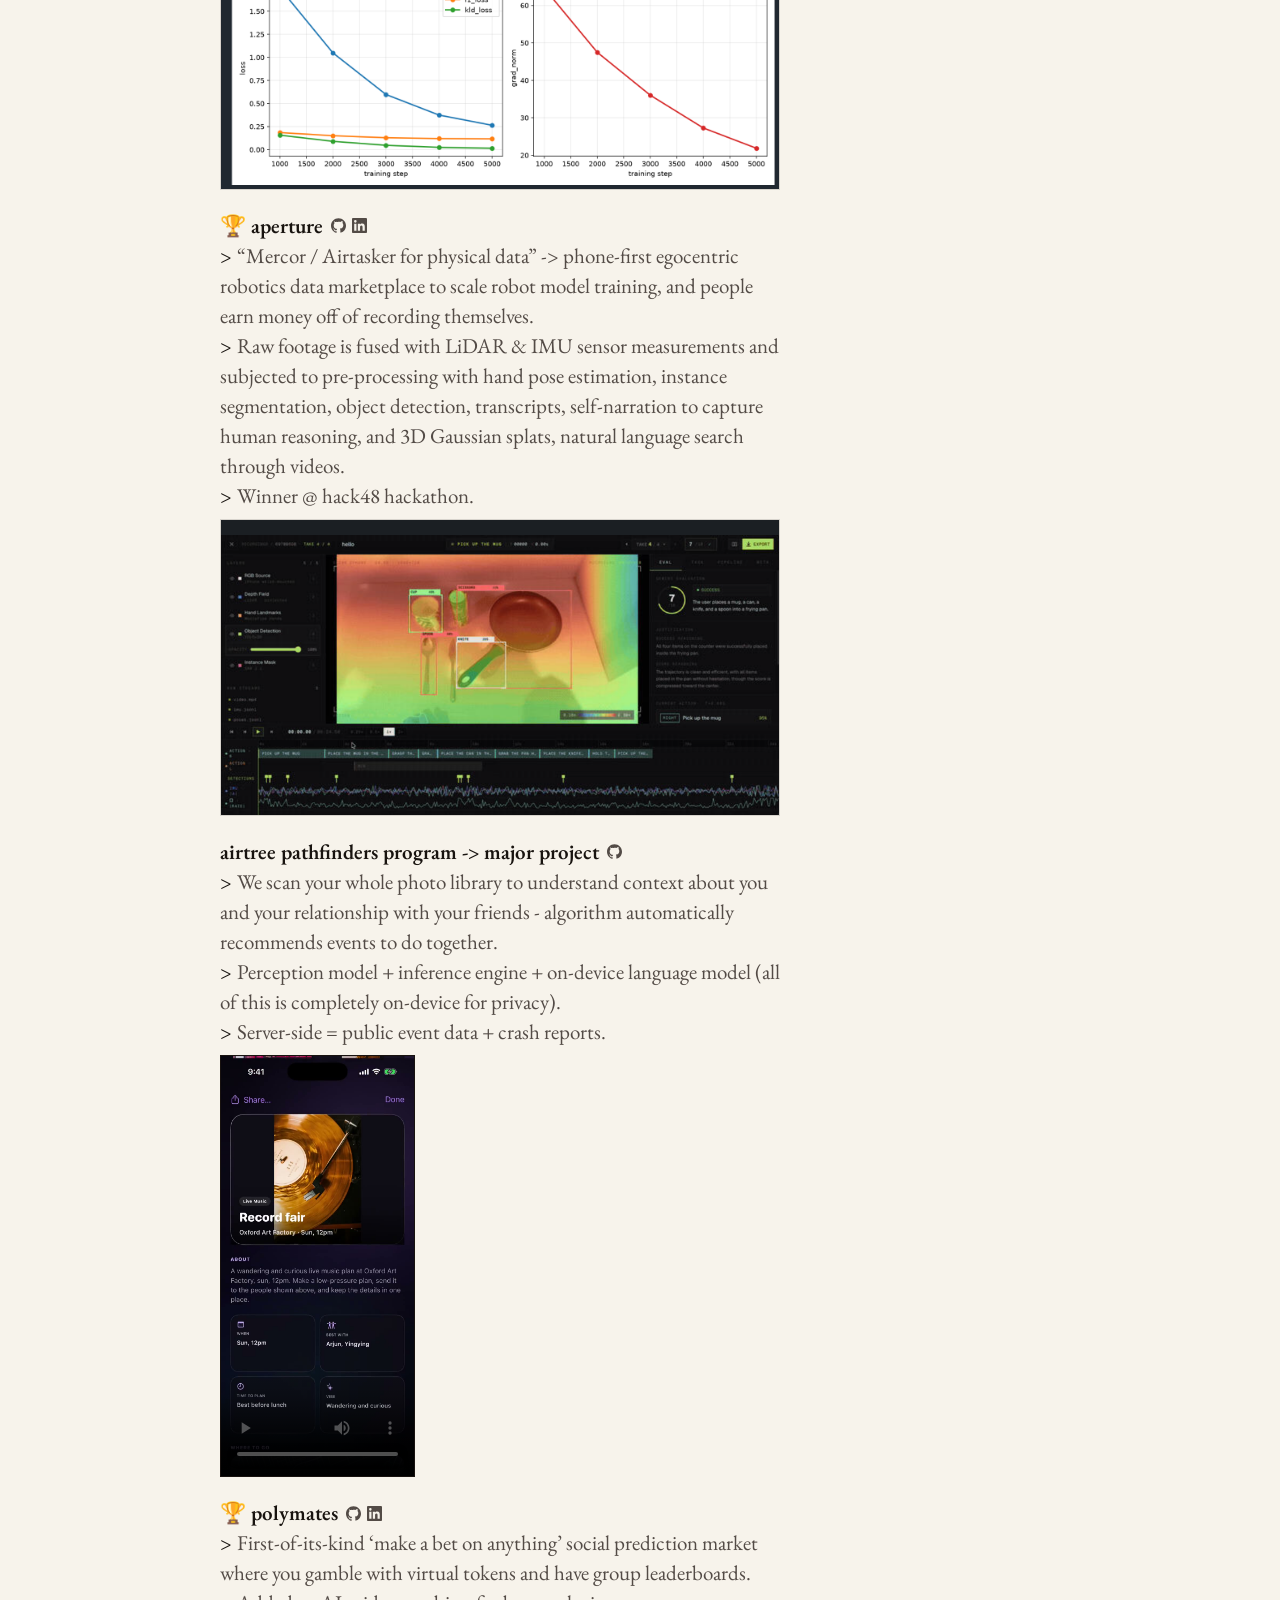
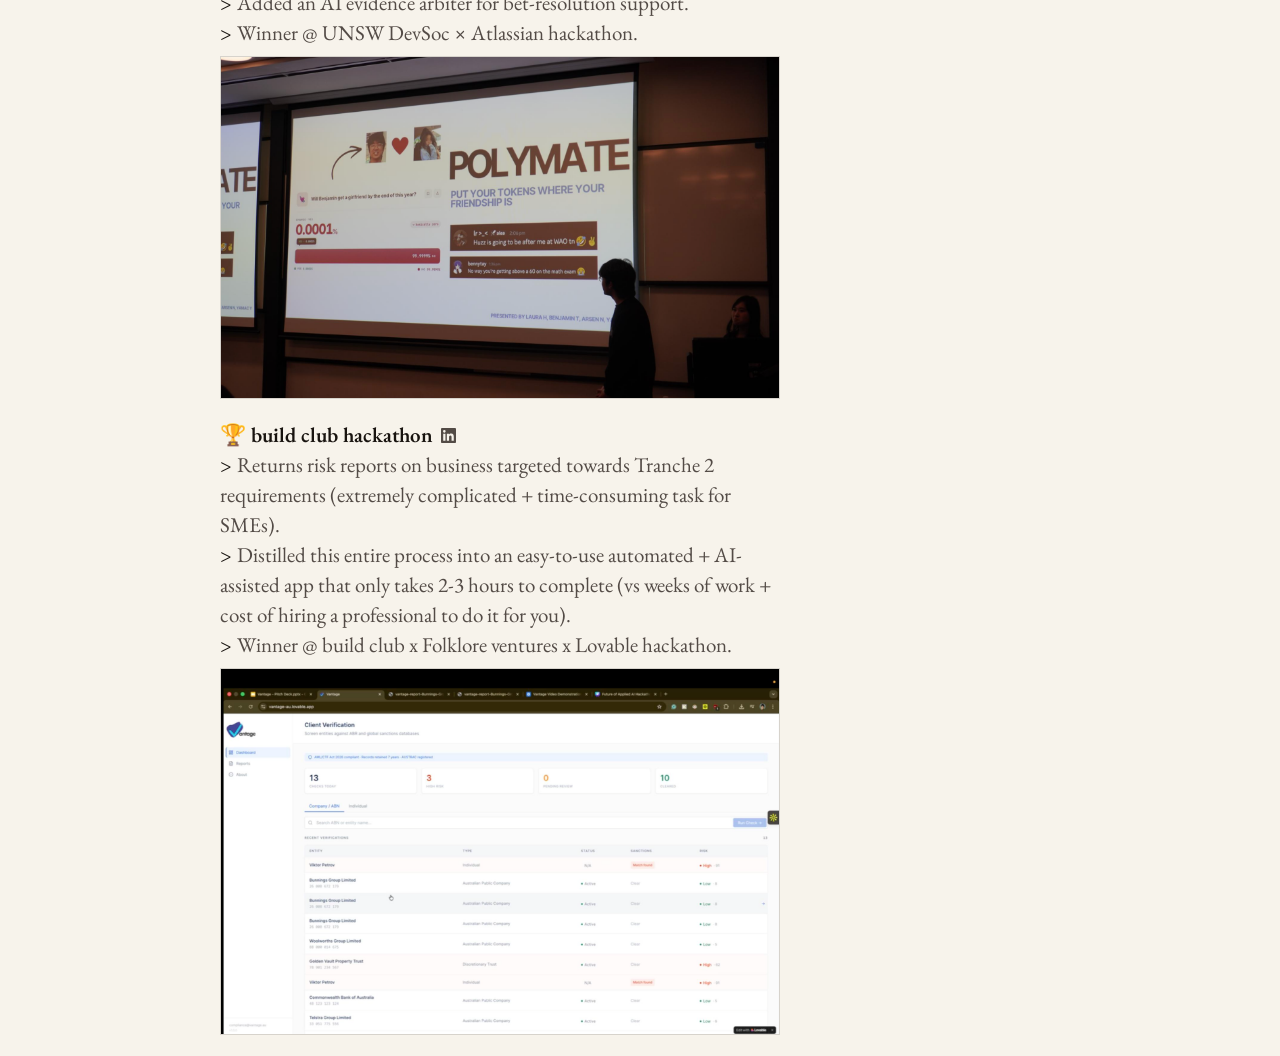
==== commit 3d00faed: "Fix mobile project bullets and capitalisation" ====
--- a/projects.html
+++ b/projects.html
@@ -28,9 +28,9 @@
       <article class="project">
         <h3 class="project-heading"><span>neptune</span><span class="project-links"><a class="project-link" href="https://github.com/bennytay/neptune" target="_blank" rel="noopener noreferrer" aria-label="Neptune on GitHub"><svg viewBox="0 0 24 24" aria-hidden="true"><path d="M12 .297c-6.63 0-12 5.373-12 12 0 5.303 3.438 9.8 8.205 11.385.6.113.82-.258.82-.577 0-.285-.01-1.04-.015-2.04-3.338.724-4.042-1.61-4.042-1.61-.546-1.387-1.333-1.756-1.333-1.756-1.089-.745.083-.729.083-.729 1.205.084 1.839 1.237 1.839 1.237 1.07 1.834 2.807 1.304 3.492.997.107-.775.418-1.305.762-1.604-2.665-.305-5.467-1.334-5.467-5.931 0-1.311.469-2.381 1.236-3.221-.124-.303-.535-1.524.117-3.176 0 0 1.008-.322 3.301 1.23A11.509 11.509 0 0 1 12 5.803c1.02.005 2.047.138 3.006.404 2.291-1.552 3.297-1.23 3.297-1.23.653 1.653.242 2.874.118 3.176.77.84 1.235 1.911 1.235 3.221 0 4.609-2.807 5.624-5.479 5.921.43.372.823 1.102.823 2.222 0 1.606-.014 2.898-.014 3.293 0 .322.216.694.825.576C20.565 22.092 24 17.592 24 12.297c0-6.627-5.373-12-12-12"/></svg></a></span></h3>
         <ul>
-          <li>creating a persistent memory layer for robotic deployments, aggregating context data (records, history, regulations) with physical data (MCAP files + ROS + URDF + logs etc). like <a href="https://supermemory.ai" target="_blank" rel="noopener noreferrer">supermemory.ai</a> but for robots. with more deployment data, the memory is automatically updated + can be used as a data flywheel.</li>
-          <li>memory is aimed to be used for downstream applications (LLM agents, VLA policies, simulators, eval/training pipelines and deployment/compliance tooling).</li>
-          <li>memory system = bi-temporal claim graph + episodic/spatial memory with immutable evidence and revision/invalidation semantics.</li>
+          <li>Creating a persistent memory layer for robotic deployments, aggregating context data (records, history, regulations) with physical data (MCAP files + ROS + URDF + logs etc). Like <a href="https://supermemory.ai" target="_blank" rel="noopener noreferrer">supermemory.ai</a> but for robots. With more deployment data, the memory is automatically updated + can be used as a data flywheel.</li>
+          <li>Memory is aimed to be used for downstream applications (LLM agents, VLA policies, simulators, eval/training pipelines and deployment/compliance tooling).</li>
+          <li>Memory system = bi-temporal claim graph + episodic/spatial memory with immutable evidence and revision/invalidation semantics.</li>
         </ul>
         <figure class="project-image">
           <img src="assets/neptune-memory-architecture.png" alt="Neptune memory architecture connecting working, episodic, and persistent memory across short, medium, and long horizons.">
@@ -41,11 +41,11 @@
       <article class="project">
         <h3 class="project-heading"><span>drone VLM system</span><span class="project-links"><a class="project-link" href="https://www.linkedin.com/feed/update/urn:li:activity:7502970041890447360/" target="_blank" rel="noopener noreferrer" aria-label="Drone VLM system on LinkedIn"><svg viewBox="0 0 24 24" aria-hidden="true"><path d="M20.447 20.452h-3.554v-5.569c0-1.328-.027-3.037-1.852-3.037-1.853 0-2.136 1.445-2.136 2.939v5.667H9.351V9h3.414v1.561h.046c.477-.9 1.637-1.85 3.37-1.85 3.601 0 4.267 2.37 4.267 5.455v6.286zM5.337 7.433a2.062 2.062 0 0 1-2.063-2.065 2.064 2.064 0 1 1 2.063 2.065zm1.782 13.019H3.555V9h3.564v11.452zM22.225 0H1.771C.792 0 0 .774 0 1.729v20.542C0 23.227.792 24 1.771 24h20.451C23.2 24 24 23.227 24 22.271V1.729C24 .774 23.2 0 22.225 0z"/></svg></a></span></h3>
         <ul>
-          <li>allows you to ask open-ended semantic questions while the drone is flying (“ChatGPT for drone video”), very applicable to industry + makes monitoring tools + surveillance process more accessible to non-technical operators.</li>
+          <li>Allows you to ask open-ended semantic questions while the drone is flying (“ChatGPT for drone video”), very applicable to industry + makes monitoring tools + surveillance process more accessible to non-technical operators.</li>
           <li>Qwen3-VL-2B as pretrained base (4bit mode).</li>
-          <li>frozen vision tower initially.</li>
-          <li>image to language merger/projector + LoRA adapter is trained in Qwen’s attention and MLP layers.</li>
-          <li>completion-only supervised fine tuning on structured aerial tasks.</li>
+          <li>Frozen vision tower initially.</li>
+          <li>Image to language merger/projector + LoRA adapter is trained in Qwen’s attention and MLP layers.</li>
+          <li>Completion-only supervised fine tuning on structured aerial tasks.</li>
         </ul>
         <p class="project-relationship"><a class="project-link" href="https://github.com/bennytay/aero_vlm" target="_blank" rel="noopener noreferrer" aria-label="Shared aero_vlm repository on GitHub"><svg viewBox="0 0 24 24" aria-hidden="true"><path d="M12 .297c-6.63 0-12 5.373-12 12 0 5.303 3.438 9.8 8.205 11.385.6.113.82-.258.82-.577 0-.285-.01-1.04-.015-2.04-3.338.724-4.042-1.61-4.042-1.61-.546-1.387-1.333-1.756-1.333-1.756-1.089-.745.083-.729.083-.729 1.205.084 1.839 1.237 1.839 1.237 1.07 1.834 2.807 1.304 3.492.997.107-.775.418-1.305.762-1.604-2.665-.305-5.467-1.334-5.467-5.931 0-1.311.469-2.381 1.236-3.221-.124-.303-.535-1.524.117-3.176 0 0 1.008-.322 3.301 1.23A11.509 11.509 0 0 1 12 5.803c1.02.005 2.047.138 3.006.404 2.291-1.552 3.297-1.23 3.297-1.23.653 1.653.242 2.874.118 3.176.77.84 1.235 1.911 1.235 3.221 0 4.609-2.807 5.624-5.479 5.921.43.372.823 1.102.823 2.222 0 1.606-.014 2.898-.014 3.293 0 .322.216.694.825.576C20.565 22.092 24 17.592 24 12.297c0-6.627-5.373-12-12-12"/></svg></a> extension of the aerial tracking system below · <a href="https://github.com/bennytay/aero_vlm" target="_blank" rel="noopener noreferrer">shared aero_vlm repository</a></p>
         <video class="project-video" controls preload="metadata" playsinline poster="assets/drone-vlm-system-poster.jpg" aria-label="Drone VLM system demonstration">
@@ -56,10 +56,10 @@
       <article class="project">
         <h3 class="project-heading"><span>drone aerial object detection + tracking system</span><span class="project-links"><a class="project-link" href="https://www.linkedin.com/feed/update/urn:li:activity:7500726740667924480/" target="_blank" rel="noopener noreferrer" aria-label="Drone tracking system on LinkedIn"><svg viewBox="0 0 24 24" aria-hidden="true"><path d="M20.447 20.452h-3.554v-5.569c0-1.328-.027-3.037-1.852-3.037-1.853 0-2.136 1.445-2.136 2.939v5.667H9.351V9h3.414v1.561h.046c.477-.9 1.637-1.85 3.37-1.85 3.601 0 4.267 2.37 4.267 5.455v6.286zM5.337 7.433a2.062 2.062 0 0 1-2.063-2.065 2.064 2.064 0 1 1 2.063 2.065zm1.782 13.019H3.555V9h3.564v11.452zM22.225 0H1.771C.792 0 0 .774 0 1.729v20.542C0 23.227.792 24 1.771 24h20.451C23.2 24 24 23.227 24 22.271V1.729C24 .774 23.2 0 22.225 0z"/></svg></a></span></h3>
         <ul>
-          <li>drones are great for surveillance / detection deployments but it’s hard to run advanced models on them because of limited onboard compute and battery concerns. I sought to build the lowest cost and most efficient onboard system possible.</li>
-          <li>fine-tuning of YOLO26n on VisDrone for compute-constrained on-board detection.</li>
-          <li>targeted MaixCAM2/AX630C inference; switchable ByteTrack and BoT-SORT tracking (depending on drone movement, if it’s just hovering vs moving).</li>
-          <li>this was the basis for my drone VLM project, which extended it on the same codebase.</li>
+          <li>Drones are great for surveillance / detection deployments but it’s hard to run advanced models on them because of limited onboard compute and battery concerns. I sought to build the lowest cost and most efficient onboard system possible.</li>
+          <li>Fine-tuning of YOLO26n on VisDrone for compute-constrained on-board detection.</li>
+          <li>Targeted MaixCAM2/AX630C inference; switchable ByteTrack and BoT-SORT tracking (depending on drone movement, if it’s just hovering vs moving).</li>
+          <li>This was the basis for my drone VLM project, which extended it on the same codebase.</li>
         </ul>
         <p class="project-relationship"><a class="project-link" href="https://github.com/bennytay/aero_vlm" target="_blank" rel="noopener noreferrer" aria-label="Shared aero_vlm repository on GitHub"><svg viewBox="0 0 24 24" aria-hidden="true"><path d="M12 .297c-6.63 0-12 5.373-12 12 0 5.303 3.438 9.8 8.205 11.385.6.113.82-.258.82-.577 0-.285-.01-1.04-.015-2.04-3.338.724-4.042-1.61-4.042-1.61-.546-1.387-1.333-1.756-1.333-1.756-1.089-.745.083-.729.083-.729 1.205.084 1.839 1.237 1.839 1.237 1.07 1.834 2.807 1.304 3.492.997.107-.775.418-1.305.762-1.604-2.665-.305-5.467-1.334-5.467-5.931 0-1.311.469-2.381 1.236-3.221-.124-.303-.535-1.524.117-3.176 0 0 1.008-.322 3.301 1.23A11.509 11.509 0 0 1 12 5.803c1.02.005 2.047.138 3.006.404 2.291-1.552 3.297-1.23 3.297-1.23.653 1.653.242 2.874.118 3.176.77.84 1.235 1.911 1.235 3.221 0 4.609-2.807 5.624-5.479 5.921.43.372.823 1.102.823 2.222 0 1.606-.014 2.898-.014 3.293 0 .322.216.694.825.576C20.565 22.092 24 17.592 24 12.297c0-6.627-5.373-12-12-12"/></svg></a> base system for the VLM extension above · <a href="https://github.com/bennytay/aero_vlm" target="_blank" rel="noopener noreferrer">shared aero_vlm repository</a></p>
         <video class="project-video" controls preload="metadata" playsinline poster="assets/drone-aerial-tracking-poster.jpg" aria-label="Drone aerial object detection and tracking demonstration">
@@ -70,9 +70,9 @@
       <article class="project">
         <h3 class="project-heading"><span>world action model data survey</span><span class="project-links"><a class="project-link project-link-web" href="https://engrxiv.org/preprint/view/8158/version/10498" target="_blank" rel="noopener noreferrer" aria-label="World action model survey paper"><svg viewBox="0 0 24 24" aria-hidden="true"><circle cx="12" cy="12" r="9.25"/><path d="M2.75 12h18.5M12 2.75c2.9 2.55 4.37 5.63 4.37 9.25S14.9 18.7 12 21.25C9.1 18.7 7.63 15.62 7.63 12S9.1 5.3 12 2.75Z"/></svg></a><a class="project-link" href="https://www.linkedin.com/feed/update/urn:li:activity:7505475040201744384/" target="_blank" rel="noopener noreferrer" aria-label="World action model survey on LinkedIn"><svg viewBox="0 0 24 24" aria-hidden="true"><path d="M20.447 20.452h-3.554v-5.569c0-1.328-.027-3.037-1.852-3.037-1.853 0-2.136 1.445-2.136 2.939v5.667H9.351V9h3.414v1.561h.046c.477-.9 1.637-1.85 3.37-1.85 3.601 0 4.267 2.37 4.267 5.455v6.286zM5.337 7.433a2.062 2.062 0 0 1-2.063-2.065 2.064 2.064 0 1 1 2.063 2.065zm1.782 13.019H3.555V9h3.564v11.452zM22.225 0H1.771C.792 0 0 .774 0 1.729v20.542C0 23.227.792 24 1.771 24h20.451C23.2 24 24 23.227 24 22.271V1.729C24 .774 23.2 0 22.225 0z"/></svg></a></span></h3>
         <ul>
-          <li>over 200 downloads in just over a month of publication.</li>
-          <li>world action models depend on training data that record agent-environment causality. therefore, we mapped the current landscape by data through the lens of causal completeness, distilling it into three key tiers.</li>
-          <li>this is followed by an analysis of the saturation of the data collection economy, and discusses the problem of 'scaling in the dark' -&gt; there is a lack of proper benchmarking / taxonomy that measures how well a dataset actually improves model performance.</li>
+          <li>Over 200 downloads in just over a month of publication.</li>
+          <li>World action models depend on training data that record agent-environment causality. Therefore, we mapped the current landscape by data through the lens of causal completeness, distilling it into three key tiers.</li>
+          <li>This is followed by an analysis of the saturation of the data collection economy, and discusses the problem of 'scaling in the dark' -&gt; there is a lack of proper benchmarking / taxonomy that measures how well a dataset actually improves model performance.</li>
         </ul>
         <figure class="project-image">
           <img src="assets/world-action-model-survey.png" alt="First page of the World-Action Model survey paper by Benjamin Tay and Jaymari Chua.">
@@ -82,10 +82,10 @@
       <article class="project">
         <h3 class="project-heading"><span>imitation learning for SO-101 arm (ACT model)</span><span class="project-links"><a class="project-link" href="https://github.com/bennytay/imitation_machines_technical" target="_blank" rel="noopener noreferrer" aria-label="Imitation learning project on GitHub"><svg viewBox="0 0 24 24" aria-hidden="true"><path d="M12 .297c-6.63 0-12 5.373-12 12 0 5.303 3.438 9.8 8.205 11.385.6.113.82-.258.82-.577 0-.285-.01-1.04-.015-2.04-3.338.724-4.042-1.61-4.042-1.61-.546-1.387-1.333-1.756-1.333-1.756-1.089-.745.083-.729.083-.729 1.205.084 1.839 1.237 1.839 1.237 1.07 1.834 2.807 1.304 3.492.997.107-.775.418-1.305.762-1.604-2.665-.305-5.467-1.334-5.467-5.931 0-1.311.469-2.381 1.236-3.221-.124-.303-.535-1.524.117-3.176 0 0 1.008-.322 3.301 1.23A11.509 11.509 0 0 1 12 5.803c1.02.005 2.047.138 3.006.404 2.291-1.552 3.297-1.23 3.297-1.23.653 1.653.242 2.874.118 3.176.77.84 1.235 1.911 1.235 3.221 0 4.609-2.807 5.624-5.479 5.921.43.372.823 1.102.823 2.222 0 1.606-.014 2.898-.014 3.293 0 .322.216.694.825.576C20.565 22.092 24 17.592 24 12.297c0-6.627-5.373-12-12-12"/></svg></a></span></h3>
         <ul>
-          <li>technical exercise i did to learn about ACT imitation learning techniques.</li>
-          <li>built a ROS 2 ↔ MuJoCo bridge, episode recorder, and LeRobot conversion path.</li>
-          <li>trained and ran an ACT policy from recorded SO-101 demonstrations.</li>
-          <li>full writeup + technical analysis available on GitHub README.</li>
+          <li>Technical exercise I did to learn about ACT imitation learning techniques.</li>
+          <li>Built a ROS 2 ↔ MuJoCo bridge, episode recorder, and LeRobot conversion path.</li>
+          <li>Trained and ran an ACT policy from recorded SO-101 demonstrations.</li>
+          <li>Full writeup + technical analysis available on GitHub README.</li>
         </ul>
         <figure class="project-image">
           <img src="assets/so101-act-training.png" alt="ACT training loss and gradient-norm curves for the SO-101 trace-I task across 5,000 steps.">
@@ -95,9 +95,9 @@
       <article class="project">
         <h3 class="project-heading"><span>aperture</span><span class="project-links"><a class="project-link" href="https://github.com/PenTest-duck/Aperture" target="_blank" rel="noopener noreferrer" aria-label="Aperture on GitHub"><svg viewBox="0 0 24 24" aria-hidden="true"><path d="M12 .297c-6.63 0-12 5.373-12 12 0 5.303 3.438 9.8 8.205 11.385.6.113.82-.258.82-.577 0-.285-.01-1.04-.015-2.04-3.338.724-4.042-1.61-4.042-1.61-.546-1.387-1.333-1.756-1.333-1.756-1.089-.745.083-.729.083-.729 1.205.084 1.839 1.237 1.839 1.237 1.07 1.834 2.807 1.304 3.492.997.107-.775.418-1.305.762-1.604-2.665-.305-5.467-1.334-5.467-5.931 0-1.311.469-2.381 1.236-3.221-.124-.303-.535-1.524.117-3.176 0 0 1.008-.322 3.301 1.23A11.509 11.509 0 0 1 12 5.803c1.02.005 2.047.138 3.006.404 2.291-1.552 3.297-1.23 3.297-1.23.653 1.653.242 2.874.118 3.176.77.84 1.235 1.911 1.235 3.221 0 4.609-2.807 5.624-5.479 5.921.43.372.823 1.102.823 2.222 0 1.606-.014 2.898-.014 3.293 0 .322.216.694.825.576C20.565 22.092 24 17.592 24 12.297c0-6.627-5.373-12-12-12"/></svg></a><a class="project-link" href="https://www.linkedin.com/posts/chris-yoo_we-won-hack48-by-scaling-physical-data-ugcPost-7464624704323014656--o9l/" target="_blank" rel="noopener noreferrer" aria-label="Aperture on LinkedIn"><svg viewBox="0 0 24 24" aria-hidden="true"><path d="M20.447 20.452h-3.554v-5.569c0-1.328-.027-3.037-1.852-3.037-1.853 0-2.136 1.445-2.136 2.939v5.667H9.351V9h3.414v1.561h.046c.477-.9 1.637-1.85 3.37-1.85 3.601 0 4.267 2.37 4.267 5.455v6.286zM5.337 7.433a2.062 2.062 0 0 1-2.063-2.065 2.064 2.064 0 1 1 2.063 2.065zm1.782 13.019H3.555V9h3.564v11.452zM22.225 0H1.771C.792 0 0 .774 0 1.729v20.542C0 23.227.792 24 1.771 24h20.451C23.2 24 24 23.227 24 22.271V1.729C24 .774 23.2 0 22.225 0z"/></svg></a></span></h3>
         <ul>
-          <li>“mercor / airtasker for physical data” -&gt; phone-first egocentric robotics data marketplace to scale robot model training, and people earn money off of recording themselves.</li>
-          <li>raw footage is fused with LiDAR &amp; IMU sensor measurements and subjected to pre-processing with hand pose estimation, instance segmentation, object detection, transcripts, self-narration to capture human reasoning, and 3D gaussian splats, natural language search through videos.</li>
-          <li>winner @ hack48 hackathon.</li>
+          <li>“Mercor / Airtasker for physical data” -&gt; phone-first egocentric robotics data marketplace to scale robot model training, and people earn money off of recording themselves.</li>
+          <li>Raw footage is fused with LiDAR &amp; IMU sensor measurements and subjected to pre-processing with hand pose estimation, instance segmentation, object detection, transcripts, self-narration to capture human reasoning, and 3D Gaussian splats, natural language search through videos.</li>
+          <li>Winner @ hack48 hackathon.</li>
         </ul>
         <figure class="project-image">
           <img src="assets/aperture.png" alt="Aperture interface showing RGB video, hand landmarks, object detections, action segments, and evaluation traces.">
@@ -107,9 +107,9 @@
       <article class="project">
         <h3 class="project-heading"><span>airtree pathfinders program -&gt; major project</span><span class="project-links"><a class="project-link" href="https://github.com/bennytay/pathfinders" target="_blank" rel="noopener noreferrer" aria-label="Airtree Pathfinders on GitHub"><svg viewBox="0 0 24 24" aria-hidden="true"><path d="M12 .297c-6.63 0-12 5.373-12 12 0 5.303 3.438 9.8 8.205 11.385.6.113.82-.258.82-.577 0-.285-.01-1.04-.015-2.04-3.338.724-4.042-1.61-4.042-1.61-.546-1.387-1.333-1.756-1.333-1.756-1.089-.745.083-.729.083-.729 1.205.084 1.839 1.237 1.839 1.237 1.07 1.834 2.807 1.304 3.492.997.107-.775.418-1.305.762-1.604-2.665-.305-5.467-1.334-5.467-5.931 0-1.311.469-2.381 1.236-3.221-.124-.303-.535-1.524.117-3.176 0 0 1.008-.322 3.301 1.23A11.509 11.509 0 0 1 12 5.803c1.02.005 2.047.138 3.006.404 2.291-1.552 3.297-1.23 3.297-1.23.653 1.653.242 2.874.118 3.176.77.84 1.235 1.911 1.235 3.221 0 4.609-2.807 5.624-5.479 5.921.43.372.823 1.102.823 2.222 0 1.606-.014 2.898-.014 3.293 0 .322.216.694.825.576C20.565 22.092 24 17.592 24 12.297c0-6.627-5.373-12-12-12"/></svg></a></span></h3>
         <ul>
-          <li>we scan your whole photo library to understand context about you and your relationship with your friends - algorithm automatically recommends events to do together.</li>
-          <li>perception model + inference engine + on-device language model (all of this is completely on-device for privacy).</li>
-          <li>server-side = public event data + crash reports.</li>
+          <li>We scan your whole photo library to understand context about you and your relationship with your friends - algorithm automatically recommends events to do together.</li>
+          <li>Perception model + inference engine + on-device language model (all of this is completely on-device for privacy).</li>
+          <li>Server-side = public event data + crash reports.</li>
         </ul>
         <video class="project-video project-video-portrait" controls preload="metadata" playsinline poster="assets/airtree-pathfinders-poster.jpg" aria-label="Airtree Pathfinders iOS demonstration">
           <source src="assets/airtree-pathfinders.mp4" type="video/mp4">
@@ -119,9 +119,9 @@
       <article class="project">
         <h3 class="project-heading"><span>polymates</span><span class="project-links"><a class="project-link" href="https://github.com/YamacYurtsever/Polymates" target="_blank" rel="noopener noreferrer" aria-label="Polymates on GitHub"><svg viewBox="0 0 24 24" aria-hidden="true"><path d="M12 .297c-6.63 0-12 5.373-12 12 0 5.303 3.438 9.8 8.205 11.385.6.113.82-.258.82-.577 0-.285-.01-1.04-.015-2.04-3.338.724-4.042-1.61-4.042-1.61-.546-1.387-1.333-1.756-1.333-1.756-1.089-.745.083-.729.083-.729 1.205.084 1.839 1.237 1.839 1.237 1.07 1.834 2.807 1.304 3.492.997.107-.775.418-1.305.762-1.604-2.665-.305-5.467-1.334-5.467-5.931 0-1.311.469-2.381 1.236-3.221-.124-.303-.535-1.524.117-3.176 0 0 1.008-.322 3.301 1.23A11.509 11.509 0 0 1 12 5.803c1.02.005 2.047.138 3.006.404 2.291-1.552 3.297-1.23 3.297-1.23.653 1.653.242 2.874.118 3.176.77.84 1.235 1.911 1.235 3.221 0 4.609-2.807 5.624-5.479 5.921.43.372.823 1.102.823 2.222 0 1.606-.014 2.898-.014 3.293 0 .322.216.694.825.576C20.565 22.092 24 17.592 24 12.297c0-6.627-5.373-12-12-12"/></svg></a><a class="project-link" href="https://www.linkedin.com/posts/benjamintay07_my-friends-have-voted-that-theres-a-00001-ugcPost-7464608392968409088-lAAg/" target="_blank" rel="noopener noreferrer" aria-label="Polymates on LinkedIn"><svg viewBox="0 0 24 24" aria-hidden="true"><path d="M20.447 20.452h-3.554v-5.569c0-1.328-.027-3.037-1.852-3.037-1.853 0-2.136 1.445-2.136 2.939v5.667H9.351V9h3.414v1.561h.046c.477-.9 1.637-1.85 3.37-1.85 3.601 0 4.267 2.37 4.267 5.455v6.286zM5.337 7.433a2.062 2.062 0 0 1-2.063-2.065 2.064 2.064 0 1 1 2.063 2.065zm1.782 13.019H3.555V9h3.564v11.452zM22.225 0H1.771C.792 0 0 .774 0 1.729v20.542C0 23.227.792 24 1.771 24h20.451C23.2 24 24 23.227 24 22.271V1.729C24 .774 23.2 0 22.225 0z"/></svg></a></span></h3>
         <ul>
-          <li>first-of-its-kind ‘make a bet on anything’ social prediction market where you gamble with virtual tokens and have group leaderboards.</li>
-          <li>added an AI evidence arbiter for bet-resolution support.</li>
-          <li>winner @ UNSW DevSoc × Atlassian hackathon.</li>
+          <li>First-of-its-kind ‘make a bet on anything’ social prediction market where you gamble with virtual tokens and have group leaderboards.</li>
+          <li>Added an AI evidence arbiter for bet-resolution support.</li>
+          <li>Winner @ UNSW DevSoc × Atlassian hackathon.</li>
         </ul>
         <figure class="project-image">
           <img src="assets/polymates.png" alt="Polymates presentation slide projected at the UNSW DevSoc and Atlassian hackathon.">
@@ -131,9 +131,9 @@
       <article class="project">
         <h3 class="project-heading"><span>build club hackathon</span><span class="project-links"><a class="project-link" href="https://www.linkedin.com/feed/update/urn:li:activity:7452551533323325440/" target="_blank" rel="noopener noreferrer" aria-label="Build Club hackathon on LinkedIn"><svg viewBox="0 0 24 24" aria-hidden="true"><path d="M20.447 20.452h-3.554v-5.569c0-1.328-.027-3.037-1.852-3.037-1.853 0-2.136 1.445-2.136 2.939v5.667H9.351V9h3.414v1.561h.046c.477-.9 1.637-1.85 3.37-1.85 3.601 0 4.267 2.37 4.267 5.455v6.286zM5.337 7.433a2.062 2.062 0 0 1-2.063-2.065 2.064 2.064 0 1 1 2.063 2.065zm1.782 13.019H3.555V9h3.564v11.452zM22.225 0H1.771C.792 0 0 .774 0 1.729v20.542C0 23.227.792 24 1.771 24h20.451C23.2 24 24 23.227 24 22.271V1.729C24 .774 23.2 0 22.225 0z"/></svg></a></span></h3>
         <ul>
-          <li>returns risk reports on business targeted towards Tranche 2 requirements (extremely complicated + time-consuming task for SMEs).</li>
-          <li>distilled this entire process into an easy-to-use automated + AI-assisted app that only takes 2-3 hours to complete (vs weeks of work + cost of hiring a professional to do it for you).</li>
-          <li>winner @ build club x Folklore ventures x Lovable hackathon.</li>
+          <li>Returns risk reports on business targeted towards Tranche 2 requirements (extremely complicated + time-consuming task for SMEs).</li>
+          <li>Distilled this entire process into an easy-to-use automated + AI-assisted app that only takes 2-3 hours to complete (vs weeks of work + cost of hiring a professional to do it for you).</li>
+          <li>Winner @ build club x Folklore ventures x Lovable hackathon.</li>
         </ul>
         <figure class="project-image">
           <img src="assets/build-club.png" alt="Build Club project dashboard showing client verification and risk-screening results.">
--- a/styles.css
+++ b/styles.css
@@ -231,20 +231,22 @@
 
 .project ul {
   margin: 0;
-  padding-left: 1rem;
+  padding: 0;
   list-style: none;
 }
 
 .project li {
-  display: list-item;
-  padding-left: 0.2ch;
-  color: var(--muted-ink);
-  font-size: var(--body-size);
-  line-height: var(--body-leading);
-}
-
-.project li::marker {
+  display: block;
+  padding: 0;
+  color: var(--muted-ink);
+  font-size: var(--body-size);
+  line-height: var(--body-leading);
+}
+
+.project li::before {
   content: ">";
+  display: inline;
+  margin-right: 0.45ch;
   color: var(--ink);
 }
 
